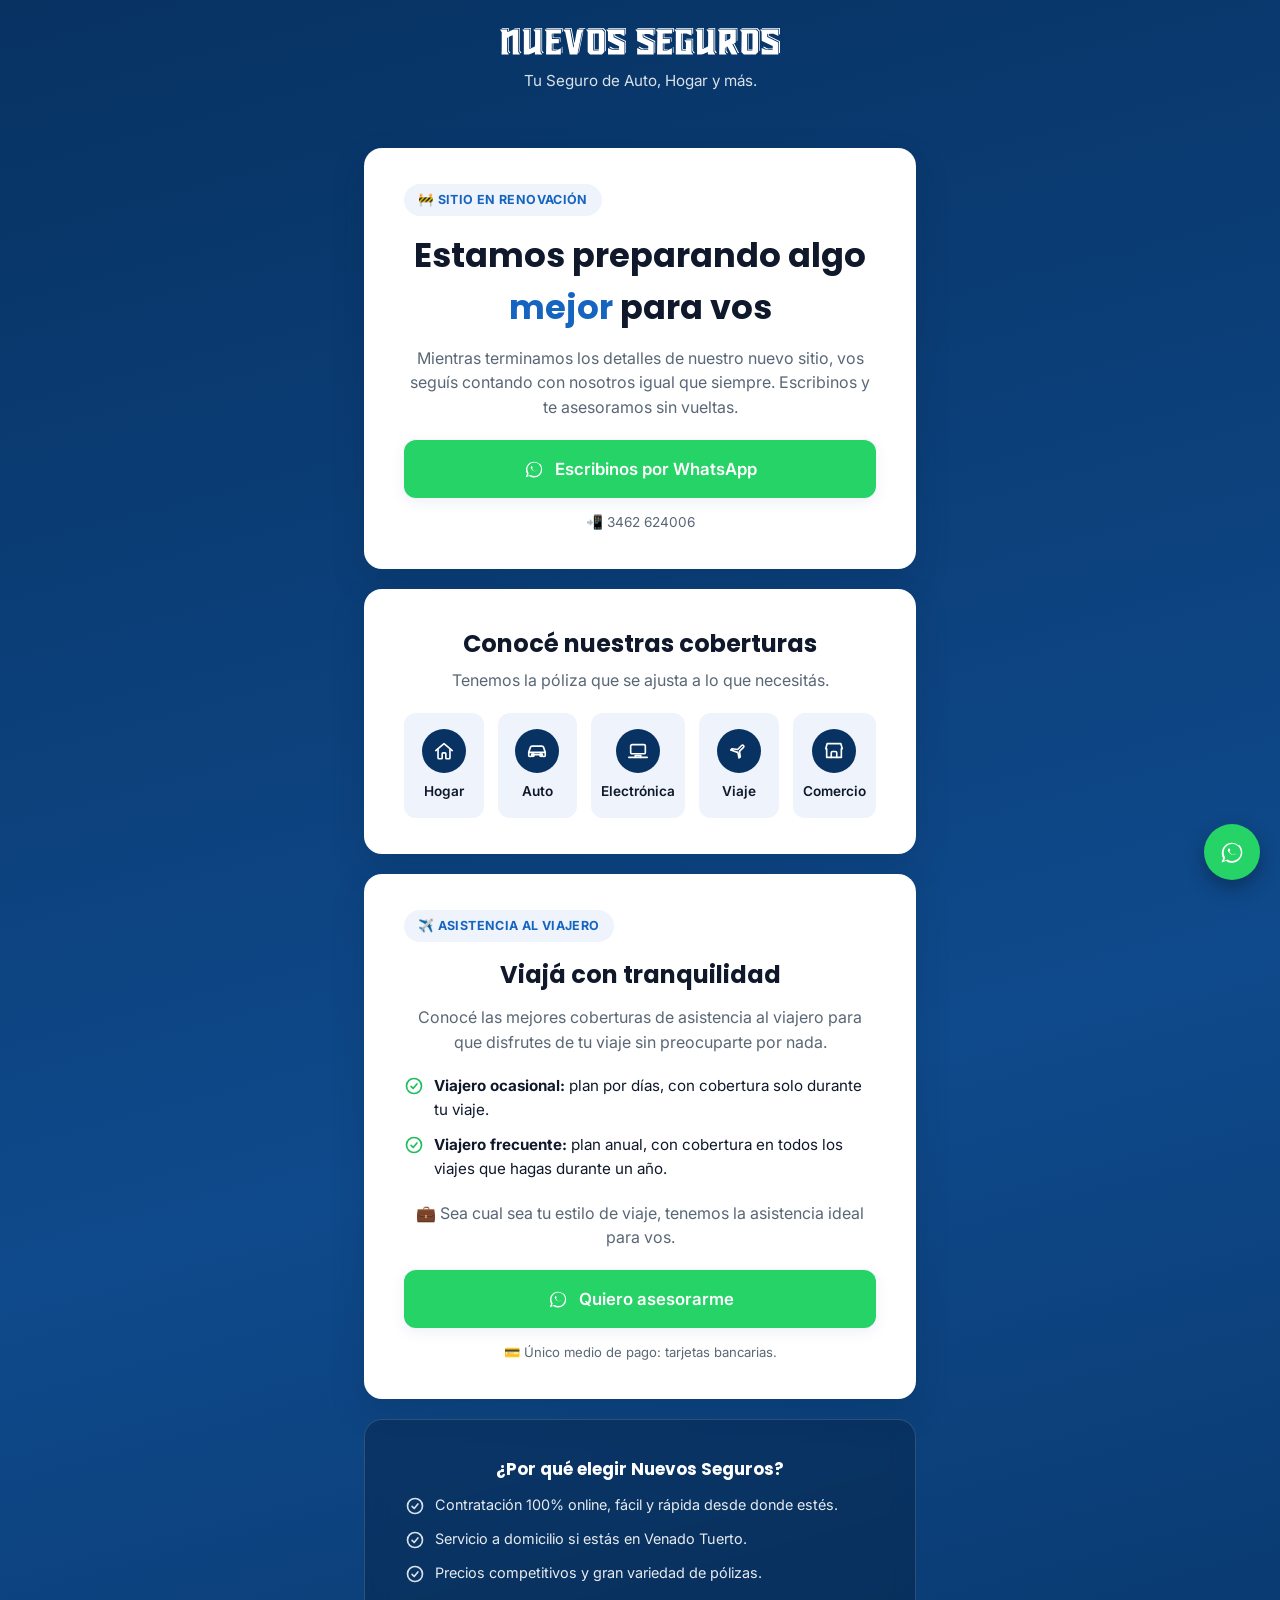
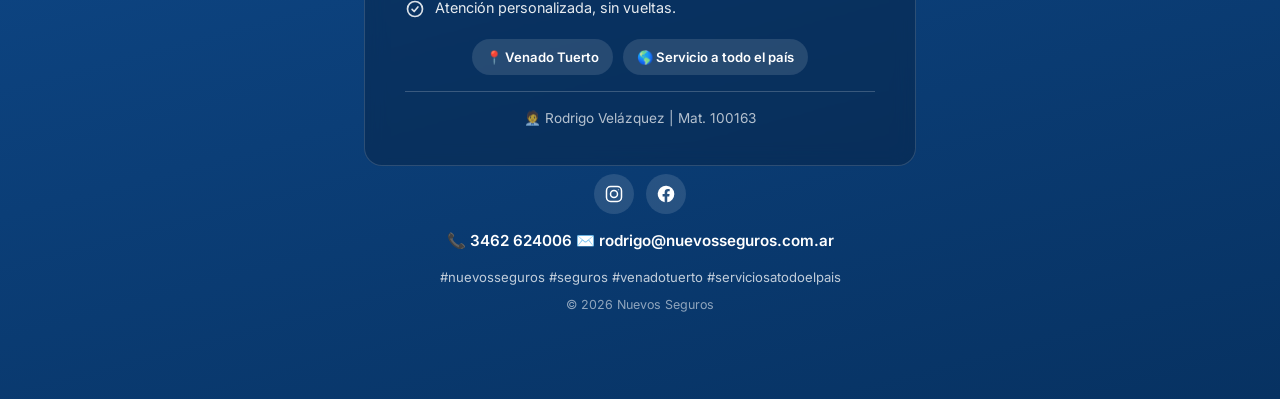
==== index.html @ 2fa759ed "feat: replace text logo with SVG and update UI styling and copy" ====
<!DOCTYPE html>
<html lang="es-AR">
<head>
  <meta charset="UTF-8" />
  <meta name="viewport" content="width=device-width, initial-scale=1.0" />
  <title>Nuevos Seguros | Sitio en construcción</title>
  <meta name="description" content="Nuevos Seguros - Seguros de auto, hogar, viaje, electrónica y comercio. Escribinos por WhatsApp y te asesoramos sin vueltas." />
  <link rel="preconnect" href="https://fonts.googleapis.com" />
  <link rel="preconnect" href="https://fonts.gstatic.com" crossorigin />
  <link href="https://fonts.googleapis.com/css2?family=Poppins:wght@600;700&family=Inter:wght@400;500;600;700&display=swap" rel="stylesheet" />
  <link rel="stylesheet" href="style.css" />
</head>
<body>
  <div class="container">

    <header class="page-header">
      <div class="logo" role="img" aria-label="Nuevos Seguros"><svg id="Layer_2" data-name="Layer 2" xmlns="http://www.w3.org/2000/svg" viewBox="0 0 1151.37 109.44" aria-hidden="true"><g id="Layer_1-2" data-name="Layer 1"><g><path d="M934.65,76.42c-5.08-3.38-3.22,14.91-3.11,16.99l6.56,9.49c-1.06.49-4.9.78-5.66-.3l-4.64-6.57-.17-15.78-1.3-.22c-.46-.08-1.46,1.52-1.45,2.08l.1,17.58,6.49,8.99-30.17.03.41-48.9.36-43.86c-2.71-3.14-4.71-5.29-7.24-9.72l74.8-.11-.03,53.42-6.77,3.03,20.23,39.79c-.62.56-2.73,1.19-3.55.9s-1.54-1.55-2.13-2.69l-17.19-33.55c-.43-.85-1.78-2.08-2.56-1.99-.91.11-1.97,2.28-1.54,3.14l20.6,40.53-24.48.03-15.78-30.57c-.28-.54-1.27-1.41-1.77-1.75ZM931.41,25.13l-.27,20.86c-.01.89,1,2.45,1.54,3.2l-4.89,1.75-.15-24.52c0-.61-1.28-1.72-1.64-1.5s-1.14,1.21-1.14,2.03l.22,27.48,21.71-10.1-1.02-2.21c-.18-.39,1.5-1.62,1.53-2.12.26-4.04.22-10.35-.07-14.81l-15.81-.07Z"/><path d="M1002.66,108.87l-10.16-10.04.25-8.34.68-45.46.27-28.21c-2.71-3.52-4.65-5.93-7.43-10.56l65.37-.12,9.61,9.74v83.88s-9.34,9.08-9.34,9.08l-49.24.04ZM1036.71,89.91l-17.33-.26-.05-65.25c0-1.27-1.83-2.09-2.28-1.72-.33.27-1.2,1.31-1.2,1.75l.07,67.99,21.14.14c.59,0,1.4-1.38,1.48-1.76s-1.22-.9-1.83-.91ZM1038.37,87.21l.04-64.48-16.21.18v62.12c-.01,1.27,2.57,2.4,3.73,2.38l12.44-.2Z"/><path d="M1144.46,59.69l.22,49.11h-68.48s-.14-26.96-.14-26.96c6.82,1.91,11.66,7.01,18.56,8.1,8.08,1.27,17.81.23,26.22.51.67.02.86-2.44.43-2.96l-23.83-.43c-2.19-.04-13.47-5.89-14.19-6.68-.59-.65-.25-3.25.19-3.89,22.21,9.73,11.81,8.33,38.2,8.07l-.12-10.29-45.49-21.5-.2-37.08-6.52-9.42,56.96-.26c3.05-.01,6.18-.45,9.15-.21,3.19.27,5.64.26,9.21.13v27.38c-22.14-10.08-12.38-9.27-38.59-9.05-.68,2.69-.76,5.78.44,7.84l44.85,22.04.06,48.72c-1.24.23-2.79.21-3.9-.11l-.11-45.99-43.94-21.53c-.65-2.58-.7-5.03-.56-8.05l-1.17-2.9c-.27-.68-2.79.81-2.78,1.62l.11,11.47,45.45,22.31Z"/><path d="M631.88,108.75l-67.87.07v-26.82c6.74,2.06,11.36,6.93,18.01,7.95,7.81,1.2,17.51.24,25.19.53.82.03,2.19-.8,2.5-1.24.39-.54-1.49-1.88-2.21-1.88-7.45-.02-15.04.16-22.46-.26-2.26-.13-13.2-5.7-14.1-6.75-.6-.7-.15-3.44.35-3.94,21.99,10.15,12.27,8.28,38.2,8.15.21-3.39.22-6.57-.02-10.02l-13.69-6.55-31.69-14.88-.49-36.91-6.79-9.96,74.9-.18-.07,26.93-18.1-8.66-19.91-.09-.04,7.69,44.55,21.91v48.14c0,.55-.93,1.34-1.27,1.51s-1.5-.97-1.5-1.5l-.1-44.9-45.25-22.44-.61-8.14-.09-1.78c-.02-.45-1.3-.52-1.71-.35s-.88,1.19-.88,1.68l.11,11.59,44.94,22.05.1,49.03Z"/><path d="M878.03,6.12l.03,91.21c2.01,3.84,4.3,6.99,7.15,11.29l-29.94.14-.44-9.85c-26.9,10.7-11.92,10.18-44.41,9.88l-.08-91.95-7.2-10.66,29.38-.02.16,80.14,22.43-10.71c-.62-1.75.74-3.89.74-5.36l.17-53.81-7.41-10.15,29.42-.17Z"/><path d="M764.72,60.33l-6.64-9.5,29.55-.19.05,48.98c2.58,2.96,4.28,4.67,6.84,9.08l-71.75.11.13-65.48.17-27.46-7.19-9.68,71.62-.05.19,24.72-18.18-7.64c-4.92-2.07-11.3-.13-16.98-.4l.03,64c4.62.52,7.96.54,12.08.27l.09-26.75ZM763.13,89.98l-13.73-.36-.06-66.2c0-.89-3.54-.66-3.54.22l.02,68.85,18.44.07.33-2.14c.04-.25-.92-.43-1.46-.45Z"/><path d="M698.81,63.02l-22.83.24-.28,21.2c-.01,1.06,1.92,2.83,3.09,2.84l14.32.07c-1.11.85-3.56,2.43-4.97,2.43h-15.06s-.13-25.46-.13-25.46c0-.85-1.85-1.56-2.28-1.15s-1.27,1.77-1.26,2.55l.23,26.66c23.78,1.24,17.42-.71,37.36-9.19l-.11,25.61h-60.7s.76-73.03.76-73.03l.42-19.14-7.39-10.38,68.01-.12-.2,16.6-31.92.08.04,16.13,29.52.18.03,16.1c0,.43-.39,1.56-.52,1.87-.19.46-2.07-.46-2.09-1.07l-.4-14.09-29.37-.3-.12-17.71c0-.64-1.21-1.39-1.62-1.33-.55.08-1.82,1.22-1.82,1.79l-.06,17.85c0,1.42,1.7,3.03,2.94,3.03l26.24-.03.18,17.82Z"/><path d="M1065.11,95.22V14.04s-10.58-11.27-10.58-11.27h-59.14c-1.21-.01-2.44-1.45-2.23-2.66l64.81-.04,9.91,10.14v81.87c0,1.53-.74,2.86-2.77,3.14Z"/><path d="M886.78,102.97c-1.44-1.57-3.43-4.55-4.9-6.77l-.06-93.34-23.69-.1c-1.12,0-2.89-1.7-2.58-2.65l29.34.05.03,91.85c1.85,3.91,4.62,7.32,7.04,10.81-.47.35-4.41.97-5.17.15Z"/><path d="M973.52,54.39l-.14-51.59-69.65-.04c-1.05,0-2.28-1.46-2.28-2.64l74.73-.03.08,51.51c-.15,1.43-.89,2.38-2.74,2.8Z"/><path d="M1147.53,24.54l-.31-21.73-68.91-.09c-.83,0-1.92-.65-2.23-.79-.27-.12.26-1.84,1.02-1.84,21.99,0,50.04,0,73.86,0l.37,26.17-2.5.48c-.52.1-1.29-1.55-1.3-2.21Z"/><path d="M836.07,82.3l-.04-79.39-23.35-.18c-1.24,0-2.43-1.1-2.84-2.6l28.99-.03.04,77.77c0,.87.85,2.77.39,3.33s-2.2,1.08-3.19,1.09Z"/><path d="M794.18,100.84c-2.7-3.29-3.68-6.26-3.5-10.3l.61-14.04c.43-9.93.29-19.19.18-29.43l-24.89-.12c-.79,0-1.91-1.95-1.28-2.47l29.02-.06.02,49.04,7.05,8.95c-2.61,2.16-5.22.84-7.2-1.57Z"/><path d="M790.78,21.22l-.2-18.43-65.45-.05c-.6,0-1.84-1-1.98-1.51s1.19-1.15,1.88-1.15l69.22.02.09,24.64c-2.14.44-3.54-1.51-3.56-3.52Z"/><path d="M635.44,25.72l-.2-22.91-69.24-.05c-.39,0-1.86-.26-1.9-.55-.05-.43-.05-.7-.03-2.1h74.02s.06,25.74.06,25.74c0,.92-2.71.61-2.71-.13Z"/><path d="M711.02,14.53l-.23-11.72-61.79-.06c-1.15,0-2.52-1.56-2.24-2.65l68.02.08-.02,15.02c0,.44-1.47,1.5-1.85,1.32-.51-.25-1.89-1.41-1.9-1.99Z"/><path d="M710.93,102.4l-.25-21.02-.11-3.17c-.02-.69,2.59-.7,2.83-.05l.04,24.29c0,.64-2.49.72-2.5-.05Z"/></g><g><path d="M419.61,108.85l-49.33-.04-9.76-9.93V15.81s-6.83-9.64-6.83-9.64l66.04-.04,9.41,10.23v82.86s-9.53,9.62-9.53,9.62ZM405.01,89.93l-17.75-.17-.09-66.34c0-.95-3.77-.84-3.77.17v68.87s21.85.22,21.85.22l1.04-.74c.23-.16-.86-2.01-1.28-2.01ZM406.39,87.01l-.03-64.21h-16.33s0,64.09,0,64.09c5.83.53,10.78.54,16.35.12Z"/><path d="M36,92.64l6.95,10.11c-.49.4-4.44,1.11-5.21.09l-4.73-6.31-.05-57.3c-1.66-.54-3.75,1.29-3.75,3.1l-.02,55.78,7.27,10.67-30.24.06c-.31-6.63.64-12.1.66-18.29l.2-73.26L0,6.39l29.04-.15.38,9.23c2.99,2.34,16.37-7.05,23.43-8.63,6.97-1.56,14.26-.12,22.01-.55l.02,91.25c1.77,3.84,4.38,6.89,7.25,11.2l-29.72.14-.14-79.57c-6.39,2.36-10.89,4.64-16.18,7.71l-.09,55.62Z"/><path d="M512.02,108.76l-67.93.06v-26.83c6.69,2.13,11.42,6.78,18,7.91,7.98,1.38,17.21.2,25.41.63.55.03,1.96-.85,2.29-1.29.4-.54-1.43-1.85-2.31-1.86l-21.78-.23c-2.44-.03-13.68-5.59-14.69-6.81-.59-.71-.16-3.41.32-3.89,22.26,10.02,11.69,8.26,38.08,8.14.43-3.25.49-6.66.05-10.01-5.65-3.03-11.23-5.43-16.94-8.13l-28.42-13.5-.53-37.58c-2.64-3.04-4.63-5.58-6.59-9.16l70.77-.11c1.13,0,4.2-.71,4.19.84l-.14,25.87c-23.38-9.97-10.98-8.48-38.07-8.58l-.07,7.67,44.57,21.93v48.05c0,.7-.97,1.48-1.31,1.63s-1.48-.97-1.48-1.6l-.12-44.89-45.15-22.3-.19-8.51c-.02-.71-1.12-1.96-1.68-2.04s-1.56,1.31-1.55,2.03l.19,11.39,44.93,22.11.11,49.07Z"/><path d="M97.95,16.06l-6.5-9.84,29.24-.11.15,80.25,22.5-10.77c-.17-2.9.68-5.75.69-8.52l.12-50.96-7.43-9.74,24.6-.42,5.2-.09.02,92.4,6.95,10.46-29.85.09-.3-10-21.37,9.26c-6.87,2.97-15.25.13-23.97.7l-.04-92.7Z"/><path d="M339.98,14.76c-4.11,2.84-4.73,7.59-5.54,12.53l-16.3,81.4-31.29.06-18.43-90.46-9.42-12.1,28.82-.03,13.46,72.55c.12.62.22,1.33.25,1.61-.07-.57,4.38,2.4,1.31-14.02l-11.84-63.38-22.68-.25c-.37,0-1.55-.58-1.87-.71s.43-1.83.95-1.83l26.34-.07c1.65,3.67,1.89,6.84,2.56,10.48l9.51,51.24c1.62-3.06,1.98-5.98,2.6-9.33l8.56-46.19h28.28s-5.7,8.79-5.7,8.79l3.12-1.54-18.15,90.32c-3.8-2.56-1.28-5.93-.68-8.93l14.62-72.94,1.53-7.22Z"/><path d="M219.64,63.19l-.28,21.24c-.01.91,1.63,2.8,2.59,2.81l14.17.07c-.81.8-3.04,2.49-4.23,2.49l-15.53-.08-.08-25.27c0-.76-1.49-1.77-1.85-1.49-.48.38-1.72,1.55-1.7,2.22l.29,10.41c.16,5.97-.97,11.25.35,16.97,23.81.61,16.32-.33,36.76-9.38l.03,25.6h-60.61s.48-52.06.48-52.06l.3-41.26c-2.96-3-4.96-5.24-7.04-9.24l67.85-.19.12,16.62-31.75.13-.03,16.12,29.07.17.07,16.06c0,.56-.38,1.63-.5,1.95-.18.48-2.11-.49-2.13-1.04l-.37-14.18-29.17-.26-.2-17.79c0-.58-1.39-1.38-1.81-1.26-3.07.87-1.61,10.78-1.35,14.8l.51,7.77,28.36.1.19,17.84-22.5.11Z"/><path d="M432.24,96.29l.23-5,.06-77.05c-3.14-4.22-6.51-7.74-10.62-11.45h-59.02c-1.18-.01-2.42-1.52-2.18-2.66l64.85-.05,10.32,10.35-.03,82.34c0,1.1-2.24,2.84-3.61,3.53Z"/><path d="M176.05,103.34c-1.72.11-4.98-5.67-5.82-7.7l-.11-92.74-23.97-.22c-.77,0-1.94-.99-2.21-1.44s1.23-1.21,1.84-1.2l27.43.14v92.52s6.98,10.14,6.98,10.14c-.84.15-2.89.42-4.14.5Z"/><path d="M83.2,102.82l-4.36-6.14-.05-93.62-23.36-.57C57.61.57,60.01-.03,62.67,0l18.9.24.02,92.49,7.06,9.97c-.65.61-4.72,1.17-5.45.13Z"/><path d="M124.62,81.76l-.03-78.79-24.36-.29c-.73,0-2.04-1.5-2.25-2.55l29.37-.04.05,78.57.11,2.18c.03.55-1.14.76-2.89.91Z"/><path d="M515.51,24.77l-.36-21.97-69.66-.05c-.58,0-2.01-1.22-1.78-1.52s1.22-1.15,1.74-1.15l72.65.04.2,25.37c0,.55-1.17,1.62-1.44,1.39-.38-.33-1.35-1.58-1.36-2.1Z"/><path d="M254.71,14.62l-.33-11.79-62.32-.09c-.97,0-2.34-1.56-2.29-2.63h68.12s.15,14.03.15,14.03c0,.67-.84,1.99-1.32,2.35s-2-1.13-2.02-1.86Z"/><path d="M36.93,11.58l-3.74,1.87-.39-10.54-24.16-.18c-.93,0-2.35-1.68-2.28-2.58l29.12-.06c1.62,4.17-.64,6.5,1.45,11.49Z"/><path d="M347.79,2.92l-24.78-.33c.47-1.47,1.76-2.53,2.96-2.53l25.99.07c-.32,2.61-2.09,2.82-4.17,2.79Z"/><path d="M253.93,101.28l.11-23.2c1.39-.42,1.72-.52,1.96-.57s.68,1.16.68,1.44l.07,22.48c0,.64-1.06,2.3-1.55,2.02s-1.28-1.38-1.27-2.17Z"/></g></g></svg></div>
      <p class="header-tagline">Tu Seguro de Auto, Hogar y más.</p>
    </header>

    <!-- Hero -->
    <section class="block">
      <span class="eyebrow">🚧 Sitio en renovación</span>
      <h1>Estamos preparando algo <span class="text-accent">mejor</span> para vos</h1>
      <p>
        Mientras terminamos los detalles de nuestro nuevo sitio, vos seguís contando
        con nosotros igual que siempre. Escribinos y te asesoramos sin vueltas.
      </p>
      <a
        class="btn btn-whatsapp"
        href="https://wa.me/5493462624006"
        target="_blank"
        rel="noopener noreferrer"
      >
        <svg class="btn-icon" viewBox="0 0 24 24" fill="currentColor" aria-hidden="true">
          <path d="M17.6 6.32A8.86 8.86 0 0 0 12.05 4a8.87 8.87 0 0 0-7.69 13.27L3 21l3.85-1.31a8.86 8.86 0 0 0 5.2 1.66h.01a8.86 8.86 0 0 0 8.84-8.87 8.8 8.8 0 0 0-2.3-6.16ZM12.06 19.7h-.01a7.36 7.36 0 0 1-3.75-1.03l-.27-.16-2.79.95.94-2.71-.18-.28a7.35 7.35 0 0 1-1.13-3.91 7.36 7.36 0 1 1 14.71.04 7.37 7.37 0 0 1-7.32 7.1Zm4.03-5.52c-.22-.11-1.3-.64-1.5-.72-.2-.07-.35-.11-.5.11-.15.22-.57.72-.7.87-.13.15-.26.16-.48.05-.22-.11-.94-.35-1.79-1.11-.66-.59-1.1-1.32-1.23-1.54-.13-.22-.01-.34.1-.45.1-.1.22-.26.33-.39.11-.13.15-.22.22-.37.07-.15.04-.28-.03-.39-.07-.11-.32-.78-.45-1.07-.12-.28-.24-.24-.34-.25h-.29c-.1 0-.27.04-.41.18-.15.15-.56.55-.56 1.34 0 .79.57 1.55.65 1.66.07.11 1.02 1.56 2.47 2.13 1.45.57 1.45.38 1.71.36.26-.02.84-.34.96-.67.12-.33.12-.61.08-.67-.04-.06-.14-.1-.34-.18Z"/>
        </svg>
        Escribinos por WhatsApp
      </a>
      <p style="margin: 14px 0 0; font-size: 0.85rem;">📲 3462 624006</p>
    </section>

    <!-- Coberturas -->
    <section class="block">
      <div class="section-title">
        <h2>Conocé nuestras coberturas</h2>
        <p>Tenemos la póliza que se ajusta a lo que necesitás.</p>
      </div>

      <div class="icon-grid">
        <div class="icon-card">
          <div class="icon-circle">
            <svg viewBox="0 0 24 24" fill="none" stroke="currentColor" stroke-width="1.8" stroke-linecap="round" stroke-linejoin="round"><path d="M3 11.5 12 4l9 7.5"/><path d="M5.5 10v9.5a1 1 0 0 0 1 1H9a1 1 0 0 0 1-1V15a1 1 0 0 1 1-1h2a1 1 0 0 1 1 1v4.5a1 1 0 0 0 1 1h2.5a1 1 0 0 0 1-1V10"/></svg>
          </div>
          <span class="icon-card-label">Hogar</span>
        </div>
        <div class="icon-card">
          <div class="icon-circle">
            <svg viewBox="0 0 24 24" fill="none" stroke="currentColor" stroke-width="1.8" stroke-linecap="round" stroke-linejoin="round"><path d="M3 13.5 4.8 8a2 2 0 0 1 1.9-1.4h10.6A2 2 0 0 1 19.2 8L21 13.5"/><path d="M3 13.5h18v3.5a1 1 0 0 1-1 1h-1.2a1 1 0 0 1-1-1V16H6.2v1a1 1 0 0 1-1 1H4a1 1 0 0 1-1-1Z"/><circle cx="7.5" cy="16.5" r="1.3"/><circle cx="16.5" cy="16.5" r="1.3"/></svg>
          </div>
          <span class="icon-card-label">Auto</span>
        </div>
        <div class="icon-card">
          <div class="icon-circle">
            <svg viewBox="0 0 24 24" fill="none" stroke="currentColor" stroke-width="1.8" stroke-linecap="round" stroke-linejoin="round"><rect x="4" y="5" width="16" height="10" rx="1.5"/><path d="M2 19h20"/><path d="M9 19v-2h6v2"/></svg>
          </div>
          <span class="icon-card-label">Electrónica</span>
        </div>
        <div class="icon-card">
          <div class="icon-circle">
            <svg viewBox="0 0 24 24" fill="none" stroke="currentColor" stroke-width="1.8" stroke-linecap="round" stroke-linejoin="round"><path d="M10.5 13.5 3 11l1.5-1.5 6 .9 4.4-4.4a1.4 1.4 0 0 1 2 2l-4.4 4.4.9 6L12 19.5l-1-5"/></svg>
          </div>
          <span class="icon-card-label">Viaje</span>
        </div>
        <div class="icon-card">
          <div class="icon-circle">
            <svg viewBox="0 0 24 24" fill="none" stroke="currentColor" stroke-width="1.8" stroke-linecap="round" stroke-linejoin="round"><path d="M3 9.5 4.5 4h15L21 9.5"/><path d="M4 9.5v9.5h16V9.5"/><path d="M9 19v-5a1.5 1.5 0 0 1 1.5-1.5h3A1.5 1.5 0 0 1 15 14v5"/></svg>
          </div>
          <span class="icon-card-label">Comercio</span>
        </div>
      </div>
    </section>

    <!-- Asistencia al viajero -->
    <section class="block">
      <span class="eyebrow">✈️ Asistencia al viajero</span>
      <h2>Viajá con tranquilidad</h2>
      <p>
        Conocé las mejores coberturas de asistencia al viajero para que disfrutes
        de tu viaje sin preocuparte por nada.
      </p>

      <ul class="bullet-list">
        <li class="bullet-item">
          <svg class="check-icon" viewBox="0 0 24 24" fill="none" stroke="currentColor" stroke-width="2" stroke-linecap="round" stroke-linejoin="round"><circle cx="12" cy="12" r="9"/><path d="M8.5 12.5 11 15l4.5-5.5"/></svg>
          <span><strong>Viajero ocasional:</strong> plan por días, con cobertura solo durante tu viaje.</span>
        </li>
        <li class="bullet-item">
          <svg class="check-icon" viewBox="0 0 24 24" fill="none" stroke="currentColor" stroke-width="2" stroke-linecap="round" stroke-linejoin="round"><circle cx="12" cy="12" r="9"/><path d="M8.5 12.5 11 15l4.5-5.5"/></svg>
          <span><strong>Viajero frecuente:</strong> plan anual, con cobertura en todos los viajes que hagas durante un año.</span>
        </li>
      </ul>

      <p>💼 Sea cual sea tu estilo de viaje, tenemos la asistencia ideal para vos.</p>

      <a
        class="btn btn-whatsapp"
        href="https://wa.me/5493462624006?text=Hola%2C%20quiero%20conocer%20las%20coberturas%20de%20asistencia%20al%20viajero"
        target="_blank"
        rel="noopener noreferrer"
      >
        <svg class="btn-icon" viewBox="0 0 24 24" fill="currentColor" aria-hidden="true">
          <path d="M17.6 6.32A8.86 8.86 0 0 0 12.05 4a8.87 8.87 0 0 0-7.69 13.27L3 21l3.85-1.31a8.86 8.86 0 0 0 5.2 1.66h.01a8.86 8.86 0 0 0 8.84-8.87 8.8 8.8 0 0 0-2.3-6.16ZM12.06 19.7h-.01a7.36 7.36 0 0 1-3.75-1.03l-.27-.16-2.79.95.94-2.71-.18-.28a7.35 7.35 0 0 1-1.13-3.91 7.36 7.36 0 1 1 14.71.04 7.37 7.37 0 0 1-7.32 7.1Zm4.03-5.52c-.22-.11-1.3-.64-1.5-.72-.2-.07-.35-.11-.5.11-.15.22-.57.72-.7.87-.13.15-.26.16-.48.05-.22-.11-.94-.35-1.79-1.11-.66-.59-1.1-1.32-1.23-1.54-.13-.22-.01-.34.1-.45.1-.1.22-.26.33-.39.11-.13.15-.22.22-.37.07-.15.04-.28-.03-.39-.07-.11-.32-.78-.45-1.07-.12-.28-.24-.24-.34-.25h-.29c-.1 0-.27.04-.41.18-.15.15-.56.55-.56 1.34 0 .79.57 1.55.65 1.66.07.11 1.02 1.56 2.47 2.13 1.45.57 1.45.38 1.71.36.26-.02.84-.34.96-.67.12-.33.12-.61.08-.67-.04-.06-.14-.1-.34-.18Z"/>
        </svg>
        Quiero asesorarme
      </a>
      <p style="margin: 14px 0 0; font-size: 0.82rem;">💳 Único medio de pago: tarjetas bancarias.</p>
    </section>

    <!-- Por qué elegirnos -->
    <section class="block block-muted">
      <h2>¿Por qué elegir Nuevos Seguros?</h2>

      <ul class="bullet-list">
        <li class="bullet-item">
          <svg class="check-icon" viewBox="0 0 24 24" fill="none" stroke="currentColor" stroke-width="2" stroke-linecap="round" stroke-linejoin="round"><circle cx="12" cy="12" r="9"/><path d="M8.5 12.5 11 15l4.5-5.5"/></svg>
          <span>Contratación 100% online, fácil y rápida desde donde estés.</span>
        </li>
        <li class="bullet-item">
          <svg class="check-icon" viewBox="0 0 24 24" fill="none" stroke="currentColor" stroke-width="2" stroke-linecap="round" stroke-linejoin="round"><circle cx="12" cy="12" r="9"/><path d="M8.5 12.5 11 15l4.5-5.5"/></svg>
          <span>Servicio a domicilio si estás en Venado Tuerto.</span>
        </li>
        <li class="bullet-item">
          <svg class="check-icon" viewBox="0 0 24 24" fill="none" stroke="currentColor" stroke-width="2" stroke-linecap="round" stroke-linejoin="round"><circle cx="12" cy="12" r="9"/><path d="M8.5 12.5 11 15l4.5-5.5"/></svg>
          <span>Precios competitivos y gran variedad de pólizas.</span>
        </li>
        <li class="bullet-item">
          <svg class="check-icon" viewBox="0 0 24 24" fill="none" stroke="currentColor" stroke-width="2" stroke-linecap="round" stroke-linejoin="round"><circle cx="12" cy="12" r="9"/><path d="M8.5 12.5 11 15l4.5-5.5"/></svg>
          <span>Atención personalizada, sin vueltas.</span>
        </li>
      </ul>

      <div class="chip-row">
        <span class="chip">📍 Venado Tuerto</span>
        <span class="chip">🌎 Servicio a todo el país</span>
      </div>

      <div class="trust-badge">
        🧑‍💼 Rodrigo Velázquez | Mat. 100163
      </div>
    </section>

    <footer class="footer">
      <div class="social-row">
        <a class="social-link" href="https://www.instagram.com/nuevosseguros.ar" target="_blank" rel="noopener noreferrer" aria-label="Instagram">
          <svg viewBox="0 0 24 24" fill="none" stroke="currentColor" stroke-width="1.8" stroke-linecap="round" stroke-linejoin="round"><rect x="3" y="3" width="18" height="18" rx="5"/><circle cx="12" cy="12" r="4.2"/><circle cx="17.2" cy="6.8" r="0.6" fill="currentColor" stroke="none"/></svg>
        </a>
        <a class="social-link" href="https://www.facebook.com/nuevosseguros" target="_blank" rel="noopener noreferrer" aria-label="Facebook">
          <svg viewBox="0 0 24 24" fill="currentColor" aria-hidden="true"><path d="M22 12a10 10 0 1 0-11.6 9.9v-7H7.9V12h2.5V9.8c0-2.5 1.5-3.9 3.8-3.9 1.1 0 2.2.2 2.2.2v2.5h-1.3c-1.2 0-1.6.8-1.6 1.6V12h2.8l-.4 2.9h-2.4v7A10 10 0 0 0 22 12Z"/></svg>
        </a>
      </div>
      <a class="footer-phone" href="tel:+5493462624006">📞 3462 624006</a>
      <a class="footer-phone" href="mailto:rodrigo@nuevosseguros.com.ar">✉️ rodrigo@nuevosseguros.com.ar</a>
      <p class="footer-hashtags">#nuevosseguros #seguros #venadotuerto #serviciosatodoelpais</p>
      <p class="footer-copy">© 2026 Nuevos Seguros</p>
    </footer>

  </div>

  <a
    class="floating-whatsapp"
    href="https://wa.me/5493462624006"
    target="_blank"
    rel="noopener noreferrer"
    aria-label="Escribinos por WhatsApp"
  >
    <svg viewBox="0 0 24 24" fill="currentColor" aria-hidden="true">
      <path d="M17.6 6.32A8.86 8.86 0 0 0 12.05 4a8.87 8.87 0 0 0-7.69 13.27L3 21l3.85-1.31a8.86 8.86 0 0 0 5.2 1.66h.01a8.86 8.86 0 0 0 8.84-8.87 8.8 8.8 0 0 0-2.3-6.16ZM12.06 19.7h-.01a7.36 7.36 0 0 1-3.75-1.03l-.27-.16-2.79.95.94-2.71-.18-.28a7.35 7.35 0 0 1-1.13-3.91 7.36 7.36 0 1 1 14.71.04 7.37 7.37 0 0 1-7.32 7.1Zm4.03-5.52c-.22-.11-1.3-.64-1.5-.72-.2-.07-.35-.11-.5.11-.15.22-.57.72-.7.87-.13.15-.26.16-.48.05-.22-.11-.94-.35-1.79-1.11-.66-.59-1.1-1.32-1.23-1.54-.13-.22-.01-.34.1-.45.1-.1.22-.26.33-.39.11-.13.15-.22.22-.37.07-.15.04-.28-.03-.39-.07-.11-.32-.78-.45-1.07-.12-.28-.24-.24-.34-.25h-.29c-.1 0-.27.04-.41.18-.15.15-.56.55-.56 1.34 0 .79.57 1.55.65 1.66.07.11 1.02 1.56 2.47 2.13 1.45.57 1.45.38 1.71.36.26-.02.84-.34.96-.67.12-.33.12-.61.08-.67-.04-.06-.14-.1-.34-.18Z"/>
    </svg>
  </a>

</body>
</html>
---- style.css ----
/* ===========================
   Nuevos Seguros - Estilos base
   Mobile-first
=========================== */

:root {
  --color-navy: #073262;
  --color-navy-dark: #051f3d;
  --color-navy-light: #0f4a8c;
  --color-blue-accent: #1565c0;
  --color-ink: #10182b;
  --color-text-light: #5a6776;
  --color-white: #ffffff;
  --color-bg-soft: #eef3fc;
  --color-border: #e1e6eb;
  --color-accent: #25d366; /* verde whatsapp */
  --color-accent-dark: #1ebe5b;
  --radius: 18px;
  --radius-sm: 12px;
  --shadow: 0 14px 34px rgba(5, 31, 61, 0.18);
  --shadow-sm: 0 4px 14px rgba(11, 61, 145, 0.08);
  --max-width: 600px;
}

* {
  box-sizing: border-box;
}

html, body {
  margin: 0;
  padding: 0;
}

body {
  font-family: "Inter", "Segoe UI", Roboto, "Helvetica Neue", Arial, sans-serif;
  background-color: var(--color-navy);
  background-image: linear-gradient(165deg, var(--color-navy) 0%, var(--color-navy-light) 55%, var(--color-navy) 100%);
  color: var(--color-ink);
  line-height: 1.55;
  min-height: 100vh;
  display: flex;
  flex-direction: column;
  align-items: center;
}

h1, h2, h3 {
  font-family: "Poppins", "Inter", "Segoe UI", sans-serif;
}

.container {
  width: 100%;
  max-width: var(--max-width);
  padding: 0 16px 48px;
  margin: 0 auto;
  display: flex;
  flex-direction: column;
  align-items: center;
}

/* ===========================
   Header (sobre fondo azul)
=========================== */

.page-header {
  width: 100%;
  display: flex;
  flex-direction: column;
  align-items: center;
  padding: 28px 0 36px;
  text-align: center;
}

.logo {
  width: 230px;
}

.logo svg {
  display: block;
  width: 100%;
  height: auto;
}

.logo svg path {
  fill: var(--color-white);
}

.header-tagline {
  margin-top: 14px;
  color: rgba(255, 255, 255, 0.85);
  font-size: 0.95rem;
  text-align: center;
  max-width: 320px;
}

/* ===========================
   Bloques blancos
=========================== */

.block {
  width: 100%;
  background-color: var(--color-white);
  border-radius: var(--radius);
  padding: 28px 22px;
  margin-bottom: 20px;
  box-shadow: var(--shadow);
}

.block:last-of-type {
  margin-bottom: 0;
}

.block-muted {
  background-color: rgba(5, 31, 61, 0.4);
  -webkit-backdrop-filter: blur(10px);
  backdrop-filter: blur(10px);
  box-shadow: none;
  border: 1px solid rgba(255, 255, 255, 0.15);
}

.block-muted h2 {
  font-size: 1.05rem;
  color: var(--color-white);
}

.block-muted p {
  font-size: 0.9rem;
  color: rgba(255, 255, 255, 0.7);
}

.block-muted .bullet-item {
  font-size: 0.9rem;
  color: rgba(255, 255, 255, 0.9);
}

.block-muted .bullet-item .check-icon {
  color: rgba(255, 255, 255, 0.85);
}

.block-muted .chip {
  background-color: rgba(255, 255, 255, 0.12);
  color: var(--color-white);
}

.block-muted .trust-badge {
  color: rgba(255, 255, 255, 0.7);
  border-top-color: rgba(255, 255, 255, 0.2);
}

.eyebrow {
  display: inline-flex;
  align-items: center;
  gap: 6px;
  background-color: var(--color-bg-soft);
  color: var(--color-blue-accent);
  font-size: 0.78rem;
  font-weight: 700;
  letter-spacing: 0.03em;
  text-transform: uppercase;
  padding: 6px 14px;
  border-radius: 999px;
  margin-bottom: 14px;
}

/* Tipografía */
h1 {
  font-size: 1.55rem;
  font-weight: 700;
  text-align: center;
  margin: 0 0 12px;
  color: var(--color-ink);
}

h2 {
  font-size: 1.25rem;
  font-weight: 700;
  text-align: center;
  margin: 0 0 12px;
  color: var(--color-ink);
}

h3 {
  font-size: 1.02rem;
  font-weight: 700;
  margin: 0 0 8px;
  color: var(--color-navy);
}

p {
  text-align: center;
  color: var(--color-text-light);
  margin: 0 0 20px;
  font-size: 1rem;
}

.text-accent {
  color: var(--color-blue-accent);
}

.section-title {
  text-align: center;
  margin-bottom: 20px;
}

.section-title h2 {
  margin-bottom: 6px;
}

.section-title p {
  margin-bottom: 0;
}

hr.divider {
  width: 100%;
  border: none;
  border-top: 1px solid var(--color-border);
  margin: 22px 0;
}

/* ===========================
   Botones
=========================== */

.btn {
  display: inline-flex;
  align-items: center;
  justify-content: center;
  gap: 10px;
  width: 100%;
  padding: 16px 20px;
  font-size: 1.05rem;
  font-weight: 600;
  border-radius: var(--radius-sm);
  border: none;
  cursor: pointer;
  text-decoration: none;
  transition: transform 0.15s ease, box-shadow 0.15s ease, background-color 0.15s ease;
  box-shadow: var(--shadow-sm);
}

.btn:active {
  transform: scale(0.98);
}

.btn-whatsapp {
  background-color: var(--color-accent);
  color: var(--color-white);
}

.btn-whatsapp:hover {
  background-color: var(--color-accent-dark);
}

.btn-primary {
  background-color: var(--color-navy);
  color: var(--color-white);
}

.btn-primary:hover {
  background-color: var(--color-navy-dark);
}

.btn-secondary {
  background-color: var(--color-white);
  color: var(--color-navy);
  border: 2px solid var(--color-navy);
}

.btn-secondary:hover {
  background-color: var(--color-bg-soft);
}

.btn-icon {
  width: 22px;
  height: 22px;
  flex-shrink: 0;
}

.btn-row {
  display: flex;
  flex-direction: column;
  gap: 12px;
  width: 100%;
}

/* Botón flotante de WhatsApp */
.floating-whatsapp {
  position: fixed;
  bottom: 20px;
  right: 20px;
  width: 56px;
  height: 56px;
  border-radius: 50%;
  background-color: var(--color-accent);
  display: flex;
  align-items: center;
  justify-content: center;
  box-shadow: 0 8px 20px rgba(0, 0, 0, 0.3);
  z-index: 50;
  transition: transform 0.15s ease;
}

.floating-whatsapp:hover {
  transform: scale(1.06);
}

.floating-whatsapp svg {
  width: 28px;
  height: 28px;
  color: var(--color-white);
}

/* ===========================
   Grilla de iconos (coberturas)
=========================== */

.icon-grid {
  display: grid;
  grid-template-columns: repeat(2, 1fr);
  gap: 14px;
  width: 100%;
}

.icon-card {
  display: flex;
  flex-direction: column;
  align-items: center;
  text-align: center;
  gap: 8px;
  padding: 16px 10px;
  background-color: var(--color-bg-soft);
  border-radius: var(--radius-sm);
}

.icon-circle {
  width: 44px;
  height: 44px;
  border-radius: 50%;
  background-color: var(--color-navy);
  display: flex;
  align-items: center;
  justify-content: center;
}

.icon-circle svg {
  width: 22px;
  height: 22px;
  color: var(--color-white);
}

.icon-card-label {
  font-size: 0.85rem;
  font-weight: 600;
  color: var(--color-ink);
}

/* ===========================
   Listas con check
=========================== */

.bullet-list {
  list-style: none;
  margin: 0 0 20px;
  padding: 0;
  width: 100%;
  display: flex;
  flex-direction: column;
  gap: 12px;
}

.bullet-item {
  display: flex;
  align-items: flex-start;
  gap: 10px;
  text-align: left;
  font-size: 0.95rem;
  color: var(--color-ink);
}

.bullet-item .check-icon {
  width: 20px;
  height: 20px;
  flex-shrink: 0;
  color: var(--color-accent-dark);
  margin-top: 2px;
}

/* ===========================
   Chips informativos
=========================== */

.chip-row {
  display: flex;
  flex-wrap: wrap;
  gap: 10px;
  justify-content: center;
  width: 100%;
  margin-bottom: 16px;
}

.chip {
  display: inline-flex;
  align-items: center;
  gap: 6px;
  background-color: var(--color-bg-soft);
  color: var(--color-navy);
  font-size: 0.82rem;
  font-weight: 600;
  padding: 8px 14px;
  border-radius: 999px;
}

.trust-badge {
  width: 100%;
  text-align: center;
  font-size: 0.85rem;
  color: var(--color-text-light);
  border-top: 1px solid var(--color-border);
  padding-top: 16px;
  margin-top: 6px;
}

.trust-badge strong {
  color: var(--color-ink);
}

/* ===========================
   Tarjetas de selección
=========================== */

.card-options {
  display: flex;
  flex-direction: column;
  gap: 14px;
  width: 100%;
  margin-top: 4px;
}

.card-option {
  display: flex;
  align-items: center;
  gap: 14px;
  width: 100%;
  background-color: var(--color-white);
  border: 2px solid var(--color-border);
  border-radius: var(--radius-sm);
  padding: 18px;
  cursor: pointer;
  text-align: left;
  transition: border-color 0.15s ease, transform 0.15s ease, background-color 0.15s ease;
  font-family: inherit;
}

.card-option:hover,
.card-option:focus {
  border-color: var(--color-navy);
  transform: translateY(-2px);
}

.card-option.selected {
  border-color: var(--color-navy);
  background-color: var(--color-bg-soft);
}

.card-option-icon {
  width: 44px;
  height: 44px;
  border-radius: 50%;
  background-color: var(--color-navy);
  display: flex;
  align-items: center;
  justify-content: center;
  flex-shrink: 0;
}

.card-option-icon svg {
  width: 22px;
  height: 22px;
  color: var(--color-white);
}

.card-option-text {
  flex: 1;
}

.card-option-title {
  font-weight: 700;
  font-size: 1.02rem;
  color: var(--color-ink);
  margin-bottom: 4px;
}

.card-option-desc {
  font-size: 0.88rem;
  color: var(--color-text-light);
  text-align: left;
  margin: 0;
}

/* Secciones dinámicas */
.panel {
  width: 100%;
}

.hidden {
  display: none !important;
}

/* ===========================
   Formulario
=========================== */

.form-group {
  width: 100%;
  margin-bottom: 16px;
  text-align: left;
}

.form-group label {
  display: block;
  font-size: 0.9rem;
  font-weight: 600;
  margin-bottom: 6px;
  color: var(--color-ink);
}

.form-group input,
.form-group select,
.form-group textarea {
  width: 100%;
  padding: 14px;
  font-size: 1rem;
  border: 1.5px solid var(--color-border);
  border-radius: 10px;
  background-color: var(--color-white);
  font-family: inherit;
  color: var(--color-ink);
}

.form-group input:focus,
.form-group select:focus,
.form-group textarea:focus {
  outline: none;
  border-color: var(--color-navy);
}

.form-group textarea {
  resize: vertical;
  min-height: 90px;
}

form {
  width: 100%;
  display: flex;
  flex-direction: column;
  align-items: center;
}

/* Mensaje de éxito */
.success-message {
  width: 100%;
  background-color: #e7f7ee;
  border: 1.5px solid var(--color-accent);
  border-radius: var(--radius-sm);
  padding: 24px 20px;
  text-align: center;
}

.success-message p {
  color: var(--color-ink);
  margin-bottom: 0;
}

.error-message {
  width: 100%;
  background-color: #fdecea;
  border: 1.5px solid #e0392b;
  border-radius: var(--radius-sm);
  padding: 16px;
  text-align: center;
  margin-bottom: 16px;
  color: #b71c1c;
  font-size: 0.92rem;
}

/* Botón volver */
.btn-back {
  background: none;
  border: none;
  color: var(--color-blue-accent);
  font-size: 0.95rem;
  font-weight: 600;
  cursor: pointer;
  margin-bottom: 16px;
  align-self: flex-start;
  padding: 4px 0;
}

.btn-back::before {
  content: "← ";
}

/* ===========================
   Footer
=========================== */

.footer {
  margin-top: 8px;
  text-align: center;
  width: 100%;
}

.social-row {
  display: flex;
  justify-content: center;
  gap: 12px;
  margin-bottom: 14px;
}

.social-link {
  display: flex;
  align-items: center;
  justify-content: center;
  width: 40px;
  height: 40px;
  border-radius: 50%;
  background-color: rgba(255, 255, 255, 0.12);
  color: var(--color-white);
  transition: background-color 0.15s ease, transform 0.15s ease;
}

.social-link:hover {
  background-color: rgba(255, 255, 255, 0.22);
  transform: translateY(-2px);
}

.social-link svg {
  width: 20px;
  height: 20px;
}

.footer-phone {
  display: inline-block;
  color: var(--color-white);
  font-weight: 600;
  font-size: 0.95rem;
  text-decoration: none;
  margin-bottom: 14px;
}

.footer-phone:hover {
  text-decoration: underline;
}

.footer-hashtags {
  color: rgba(255, 255, 255, 0.75);
  font-size: 0.82rem;
  margin-bottom: 8px;
}

.footer-copy {
  color: rgba(255, 255, 255, 0.55);
  font-size: 0.78rem;
}

/* Tablet / desktop: un poco más de aire, sin perder el enfoque mobile */
@media (min-width: 600px) {
  .container {
    padding: 0 24px 64px;
  }

  .block {
    padding: 36px 40px;
  }

  h1 {
    font-size: 2.1rem;
  }

  h2 {
    font-size: 1.5rem;
  }

  .logo {
    width: 280px;
  }

  .icon-grid {
    grid-template-columns: repeat(5, 1fr);
  }

  .btn-row {
    flex-direction: row;
  }
}
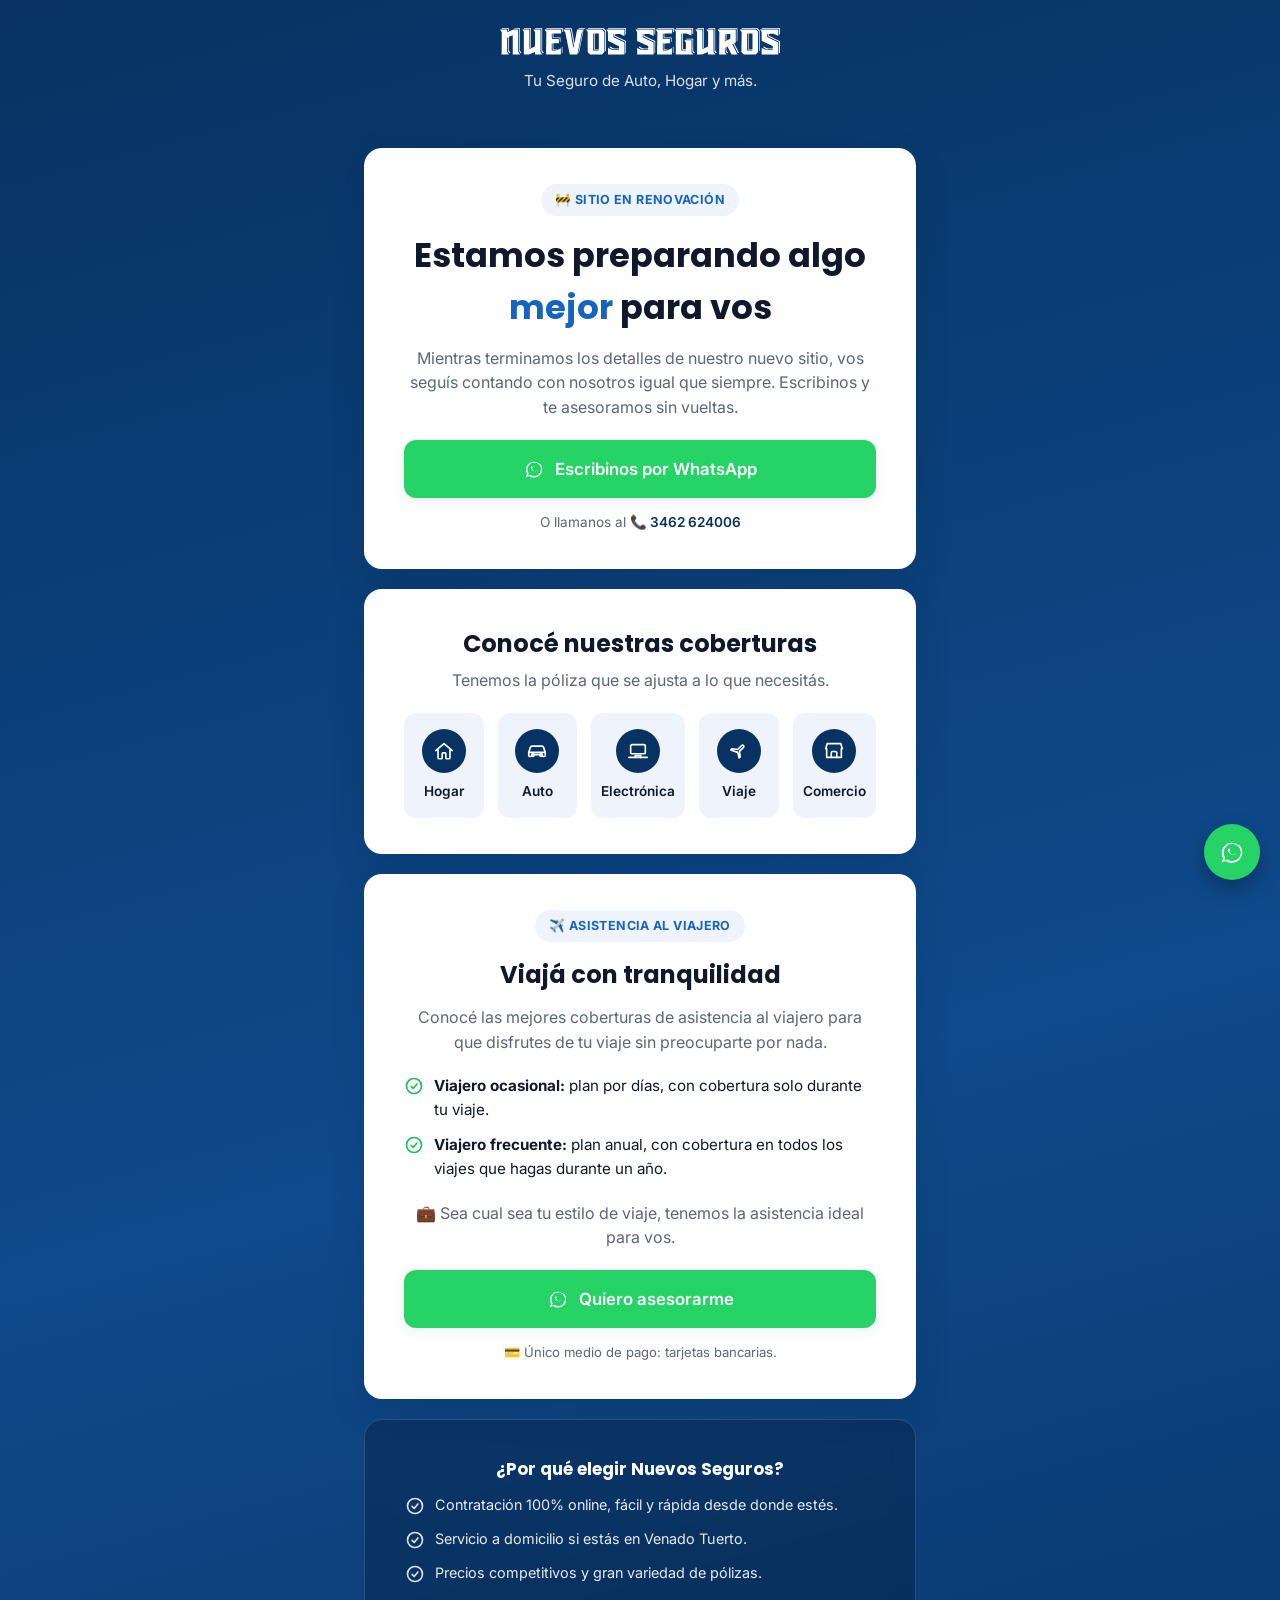
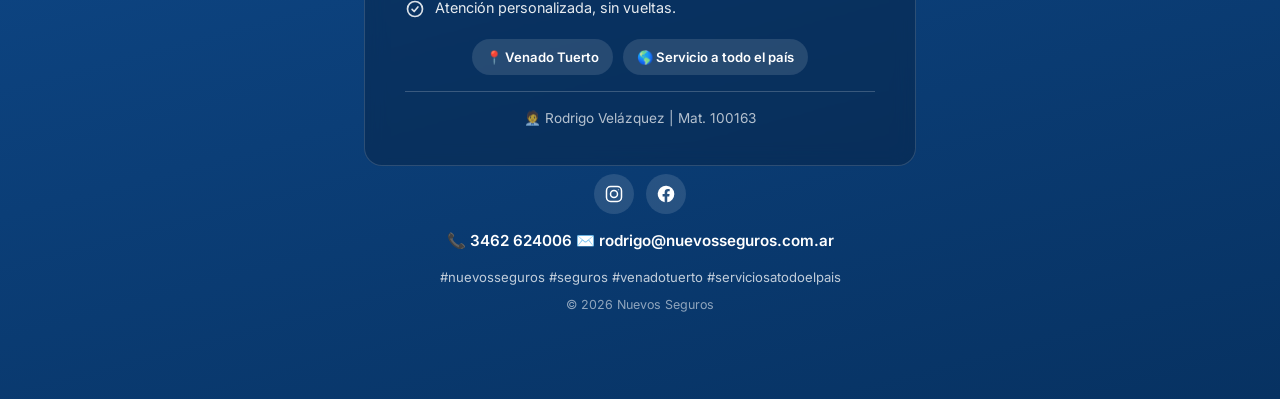
==== commit c785f5ca: "feat: add form validation and required field indicators to contact form with updated webhook integra" ====
--- a/index.html
+++ b/index.html
@@ -37,7 +37,7 @@
         </svg>
         Escribinos por WhatsApp
       </a>
-      <p style="margin: 14px 0 0; font-size: 0.85rem;">📲 3462 624006</p>
+      <p style="margin: 14px 0 0; font-size: 0.85rem;">O llamanos al <a href="tel:+5493462624006" style="color: var(--color-navy); font-weight: 600; text-decoration: none;">📞 3462 624006</a></p>
     </section>
 
     <!-- Coberturas -->
--- a/style.css
+++ b/style.css
@@ -103,6 +103,7 @@
   padding: 28px 22px;
   margin-bottom: 20px;
   box-shadow: var(--shadow);
+  text-align: center;
 }
 
 .block:last-of-type {
@@ -521,6 +522,18 @@
   font-weight: 600;
   margin-bottom: 6px;
   color: var(--color-ink);
+}
+
+.required-mark {
+  color: #e0392b;
+}
+
+.form-required-note {
+  width: 100%;
+  text-align: left;
+  font-size: 0.8rem;
+  color: var(--color-text-light);
+  margin: -8px 0 16px;
 }
 
 .form-group input,
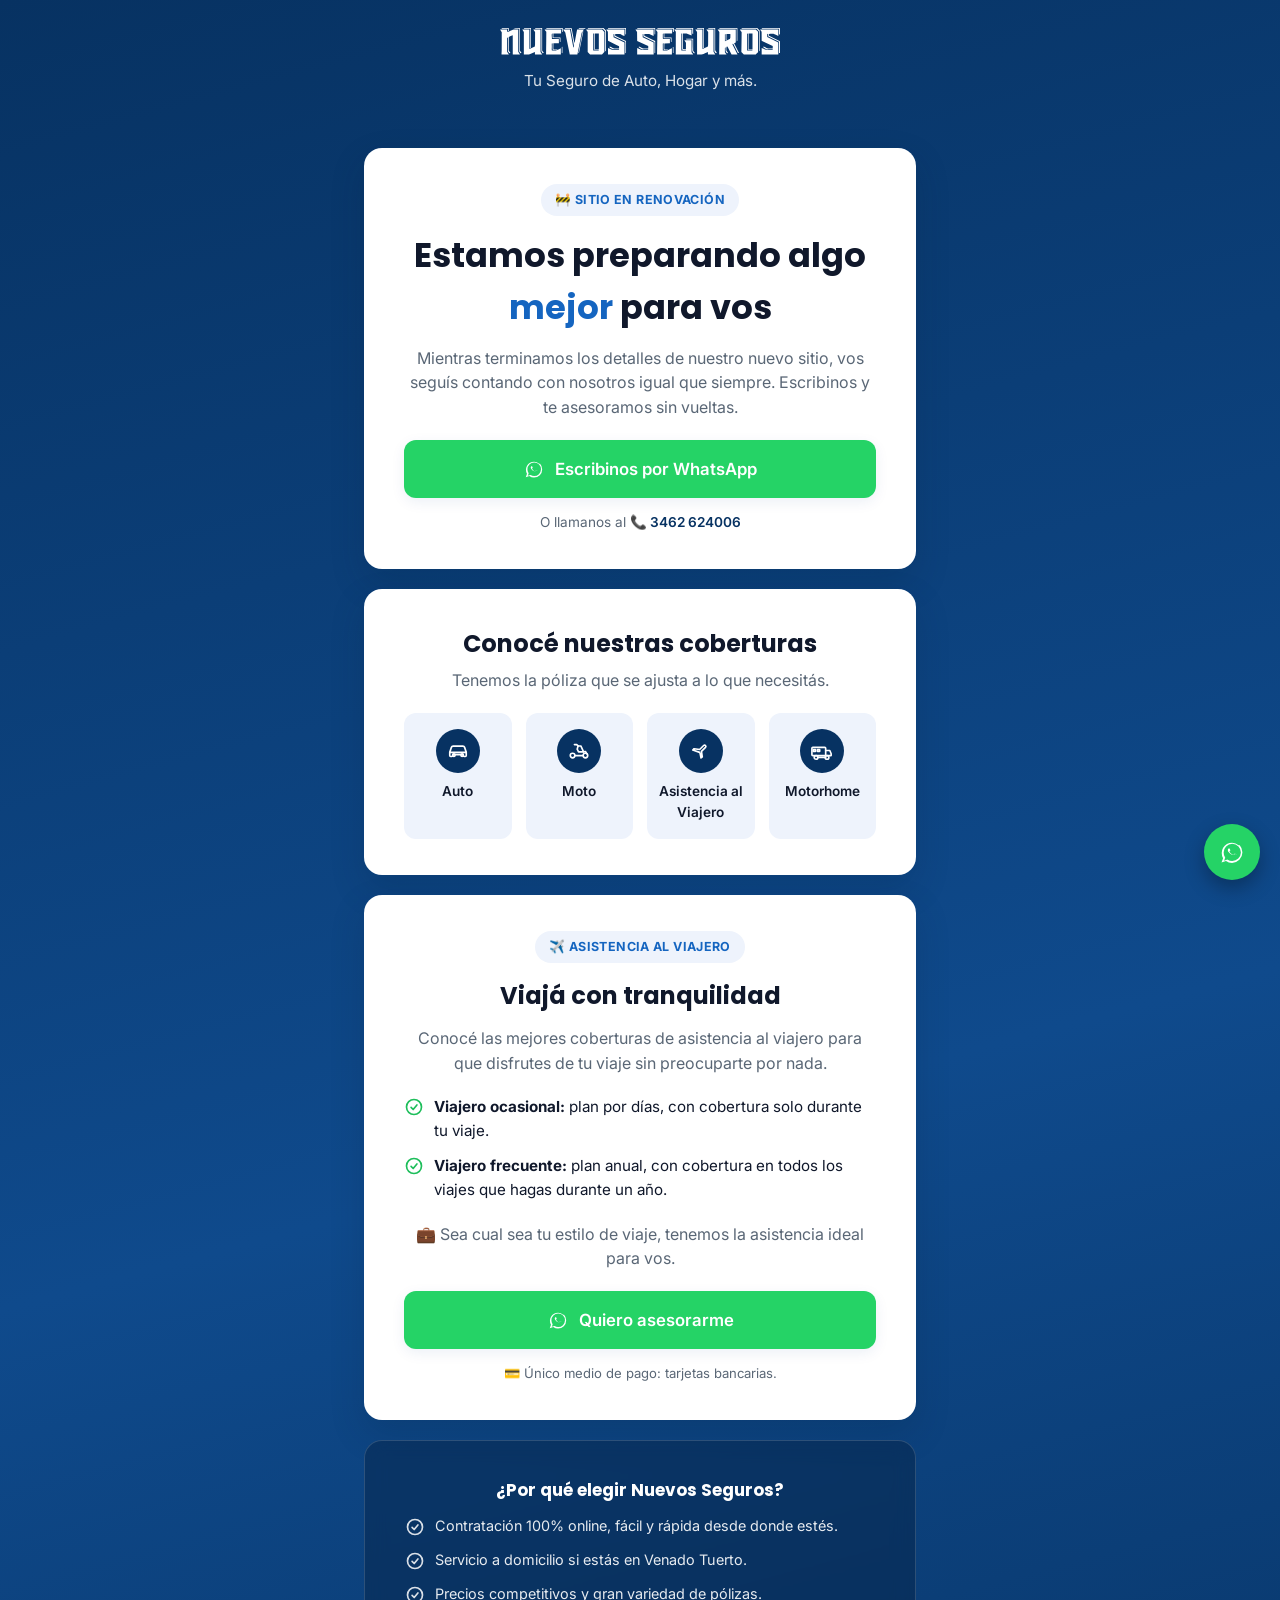
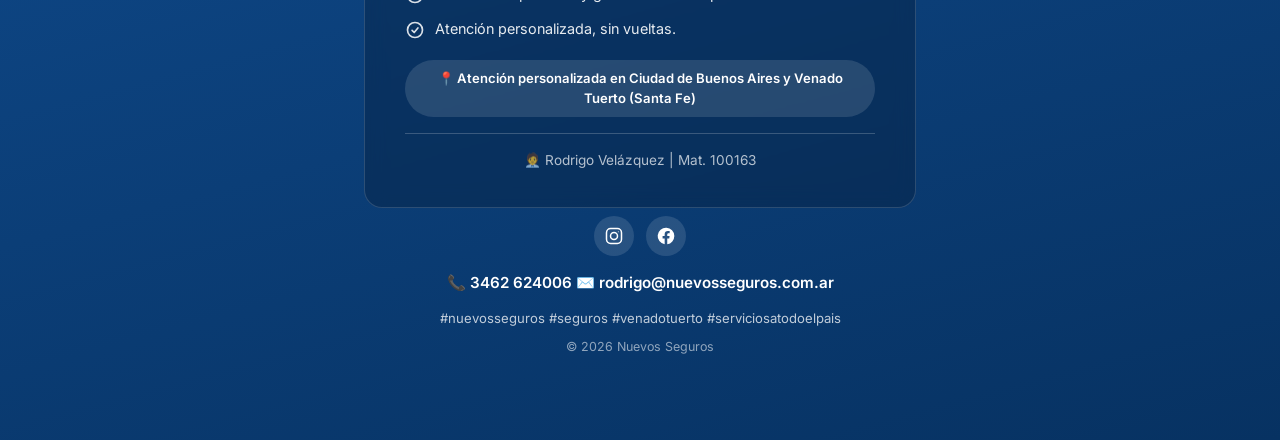
==== commit 4c015b05: "feat: update layout and navigation by replacing data analysis panels with direct WhatsApp links and " ====
--- a/index.html
+++ b/index.html
@@ -50,33 +50,27 @@
       <div class="icon-grid">
         <div class="icon-card">
           <div class="icon-circle">
-            <svg viewBox="0 0 24 24" fill="none" stroke="currentColor" stroke-width="1.8" stroke-linecap="round" stroke-linejoin="round"><path d="M3 11.5 12 4l9 7.5"/><path d="M5.5 10v9.5a1 1 0 0 0 1 1H9a1 1 0 0 0 1-1V15a1 1 0 0 1 1-1h2a1 1 0 0 1 1 1v4.5a1 1 0 0 0 1 1h2.5a1 1 0 0 0 1-1V10"/></svg>
-          </div>
-          <span class="icon-card-label">Hogar</span>
-        </div>
-        <div class="icon-card">
-          <div class="icon-circle">
             <svg viewBox="0 0 24 24" fill="none" stroke="currentColor" stroke-width="1.8" stroke-linecap="round" stroke-linejoin="round"><path d="M3 13.5 4.8 8a2 2 0 0 1 1.9-1.4h10.6A2 2 0 0 1 19.2 8L21 13.5"/><path d="M3 13.5h18v3.5a1 1 0 0 1-1 1h-1.2a1 1 0 0 1-1-1V16H6.2v1a1 1 0 0 1-1 1H4a1 1 0 0 1-1-1Z"/><circle cx="7.5" cy="16.5" r="1.3"/><circle cx="16.5" cy="16.5" r="1.3"/></svg>
           </div>
           <span class="icon-card-label">Auto</span>
         </div>
         <div class="icon-card">
           <div class="icon-circle">
-            <svg viewBox="0 0 24 24" fill="none" stroke="currentColor" stroke-width="1.8" stroke-linecap="round" stroke-linejoin="round"><rect x="4" y="5" width="16" height="10" rx="1.5"/><path d="M2 19h20"/><path d="M9 19v-2h6v2"/></svg>
+            <svg viewBox="0 0 24 24" fill="none" stroke="currentColor" stroke-width="1.8" stroke-linecap="round" stroke-linejoin="round"><circle cx="5" cy="17" r="2.5"/><circle cx="19" cy="17" r="2.5"/><path d="M7.5 17h9"/><path d="M11 6.5h3l3 6.5h-5.5L10 10l1-3.5Z"/><path d="M11 6.5 9.5 5H7"/><path d="M17 13l2-.5 1.5 2.5"/></svg>
           </div>
-          <span class="icon-card-label">Electrónica</span>
+          <span class="icon-card-label">Moto</span>
         </div>
         <div class="icon-card">
           <div class="icon-circle">
             <svg viewBox="0 0 24 24" fill="none" stroke="currentColor" stroke-width="1.8" stroke-linecap="round" stroke-linejoin="round"><path d="M10.5 13.5 3 11l1.5-1.5 6 .9 4.4-4.4a1.4 1.4 0 0 1 2 2l-4.4 4.4.9 6L12 19.5l-1-5"/></svg>
           </div>
-          <span class="icon-card-label">Viaje</span>
+          <span class="icon-card-label">Asistencia al Viajero</span>
         </div>
         <div class="icon-card">
           <div class="icon-circle">
-            <svg viewBox="0 0 24 24" fill="none" stroke="currentColor" stroke-width="1.8" stroke-linecap="round" stroke-linejoin="round"><path d="M3 9.5 4.5 4h15L21 9.5"/><path d="M4 9.5v9.5h16V9.5"/><path d="M9 19v-5a1.5 1.5 0 0 1 1.5-1.5h3A1.5 1.5 0 0 1 15 14v5"/></svg>
+            <svg viewBox="0 0 24 24" fill="none" stroke="currentColor" stroke-width="1.8" stroke-linecap="round" stroke-linejoin="round"><rect x="1" y="8" width="15" height="9" rx="1"/><path d="M16 11.5h4.5L22 15v2H16"/><circle cx="5.5" cy="19" r="2"/><circle cx="17.5" cy="19" r="2"/><path d="M7.5 19h8.5"/><rect x="2.5" y="10.5" width="2.5" height="2" rx="0.3"/><rect x="7" y="10.5" width="2.5" height="2" rx="0.3"/></svg>
           </div>
-          <span class="icon-card-label">Comercio</span>
+          <span class="icon-card-label">Motorhome</span>
         </div>
       </div>
     </section>
@@ -141,8 +135,7 @@
       </ul>
 
       <div class="chip-row">
-        <span class="chip">📍 Venado Tuerto</span>
-        <span class="chip">🌎 Servicio a todo el país</span>
+        <span class="chip">📍 Atención personalizada en Ciudad de Buenos Aires y Venado Tuerto (Santa Fe)</span>
       </div>
 
       <div class="trust-badge">
--- a/style.css
+++ b/style.css
@@ -698,7 +698,7 @@
   }
 
   .icon-grid {
-    grid-template-columns: repeat(5, 1fr);
+    grid-template-columns: repeat(4, 1fr);
   }
 
   .btn-row {
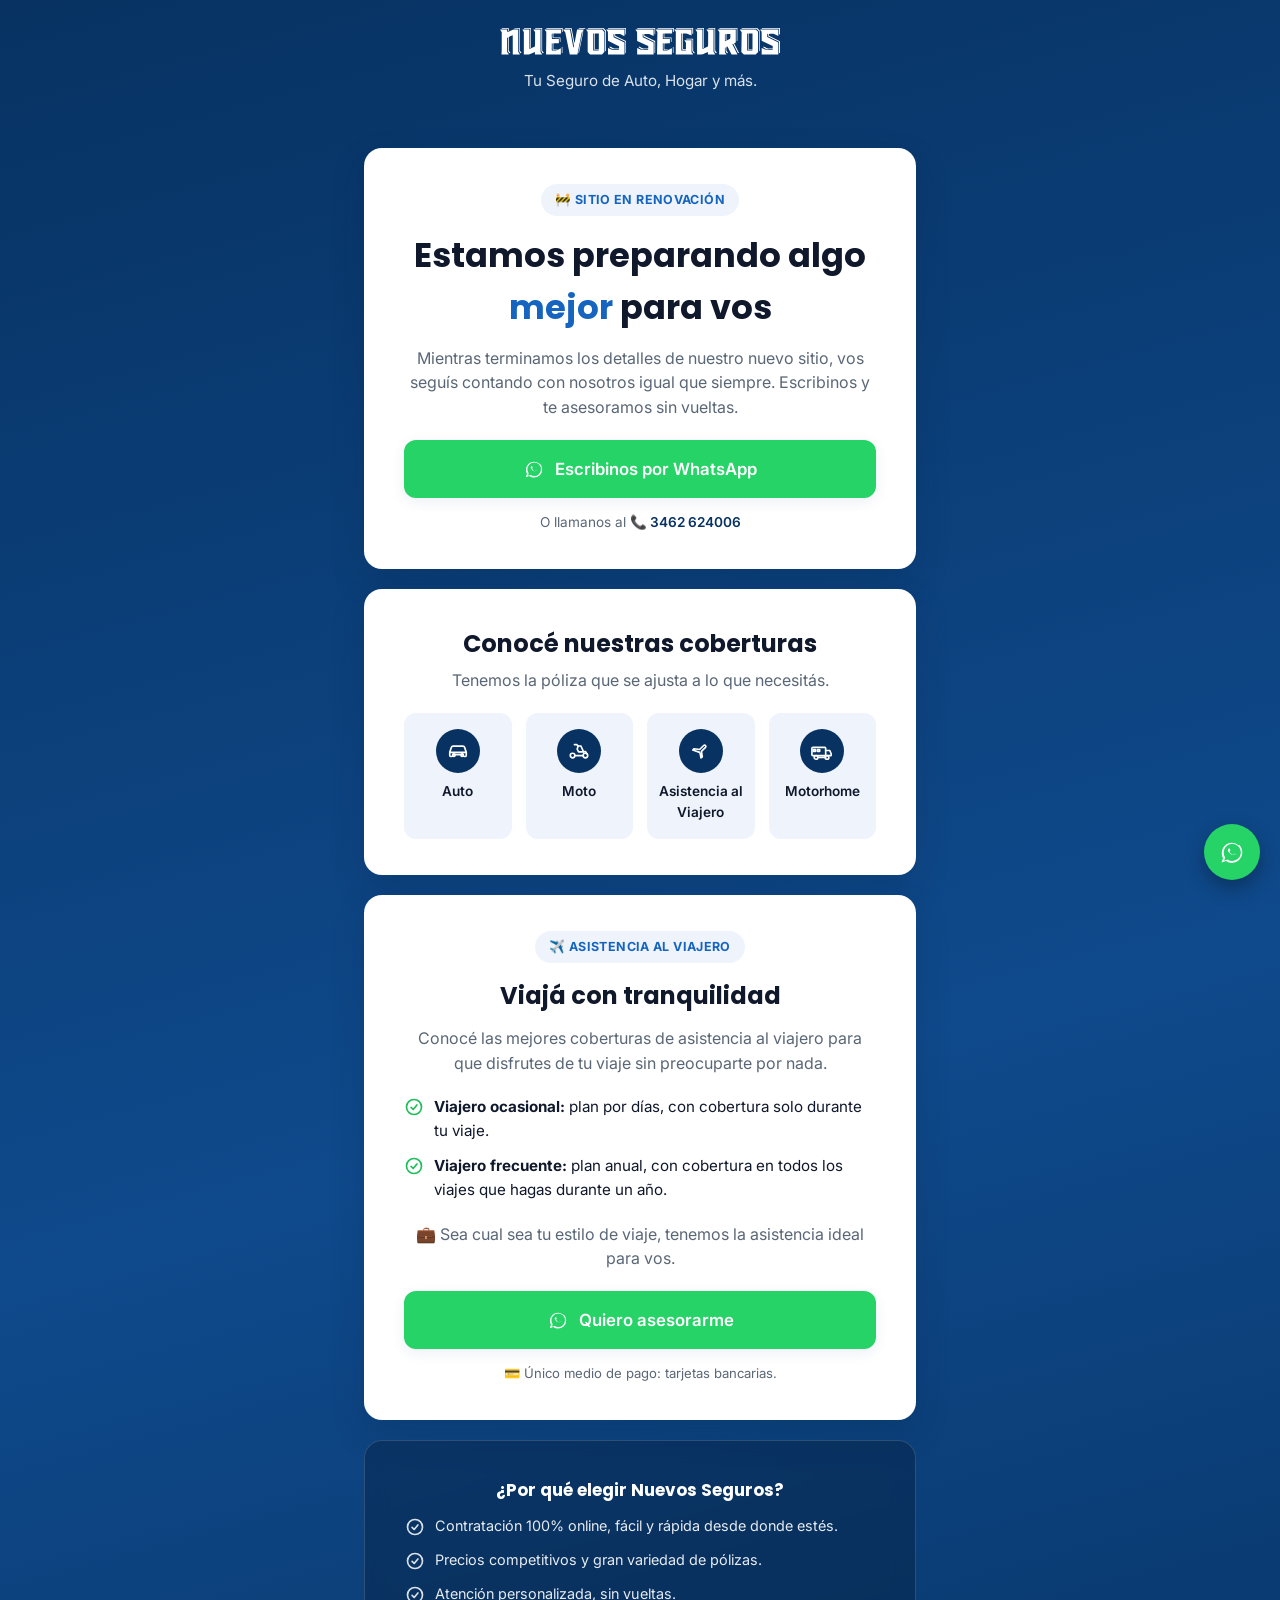
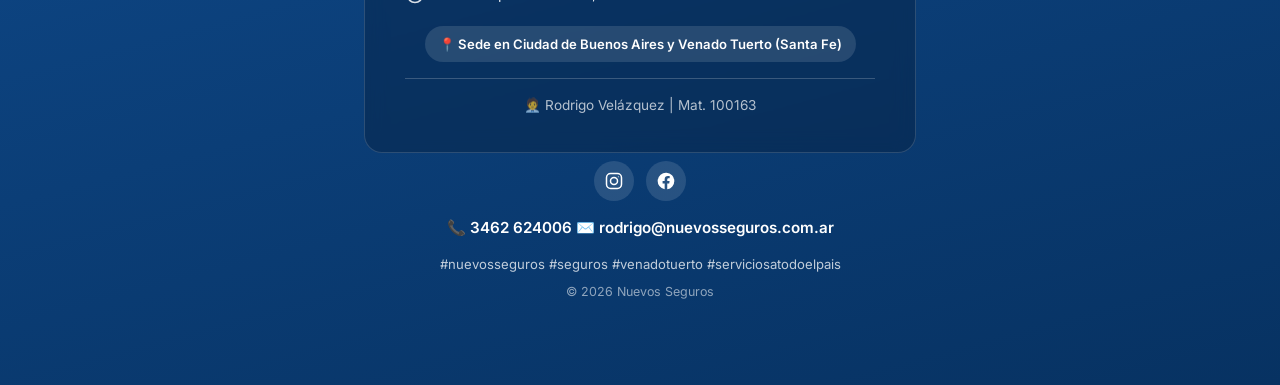
==== commit 5d2ca9ce: "Quitar bullet de servicio a domicilio y cambiar chip a "Sede en..."" ====
--- a/index.html
+++ b/index.html
@@ -122,10 +122,6 @@
         </li>
         <li class="bullet-item">
           <svg class="check-icon" viewBox="0 0 24 24" fill="none" stroke="currentColor" stroke-width="2" stroke-linecap="round" stroke-linejoin="round"><circle cx="12" cy="12" r="9"/><path d="M8.5 12.5 11 15l4.5-5.5"/></svg>
-          <span>Servicio a domicilio si estás en Venado Tuerto.</span>
-        </li>
-        <li class="bullet-item">
-          <svg class="check-icon" viewBox="0 0 24 24" fill="none" stroke="currentColor" stroke-width="2" stroke-linecap="round" stroke-linejoin="round"><circle cx="12" cy="12" r="9"/><path d="M8.5 12.5 11 15l4.5-5.5"/></svg>
           <span>Precios competitivos y gran variedad de pólizas.</span>
         </li>
         <li class="bullet-item">
@@ -135,7 +131,7 @@
       </ul>
 
       <div class="chip-row">
-        <span class="chip">📍 Atención personalizada en Ciudad de Buenos Aires y Venado Tuerto (Santa Fe)</span>
+        <span class="chip">📍 Sede en Ciudad de Buenos Aires y Venado Tuerto (Santa Fe)</span>
       </div>
 
       <div class="trust-badge">
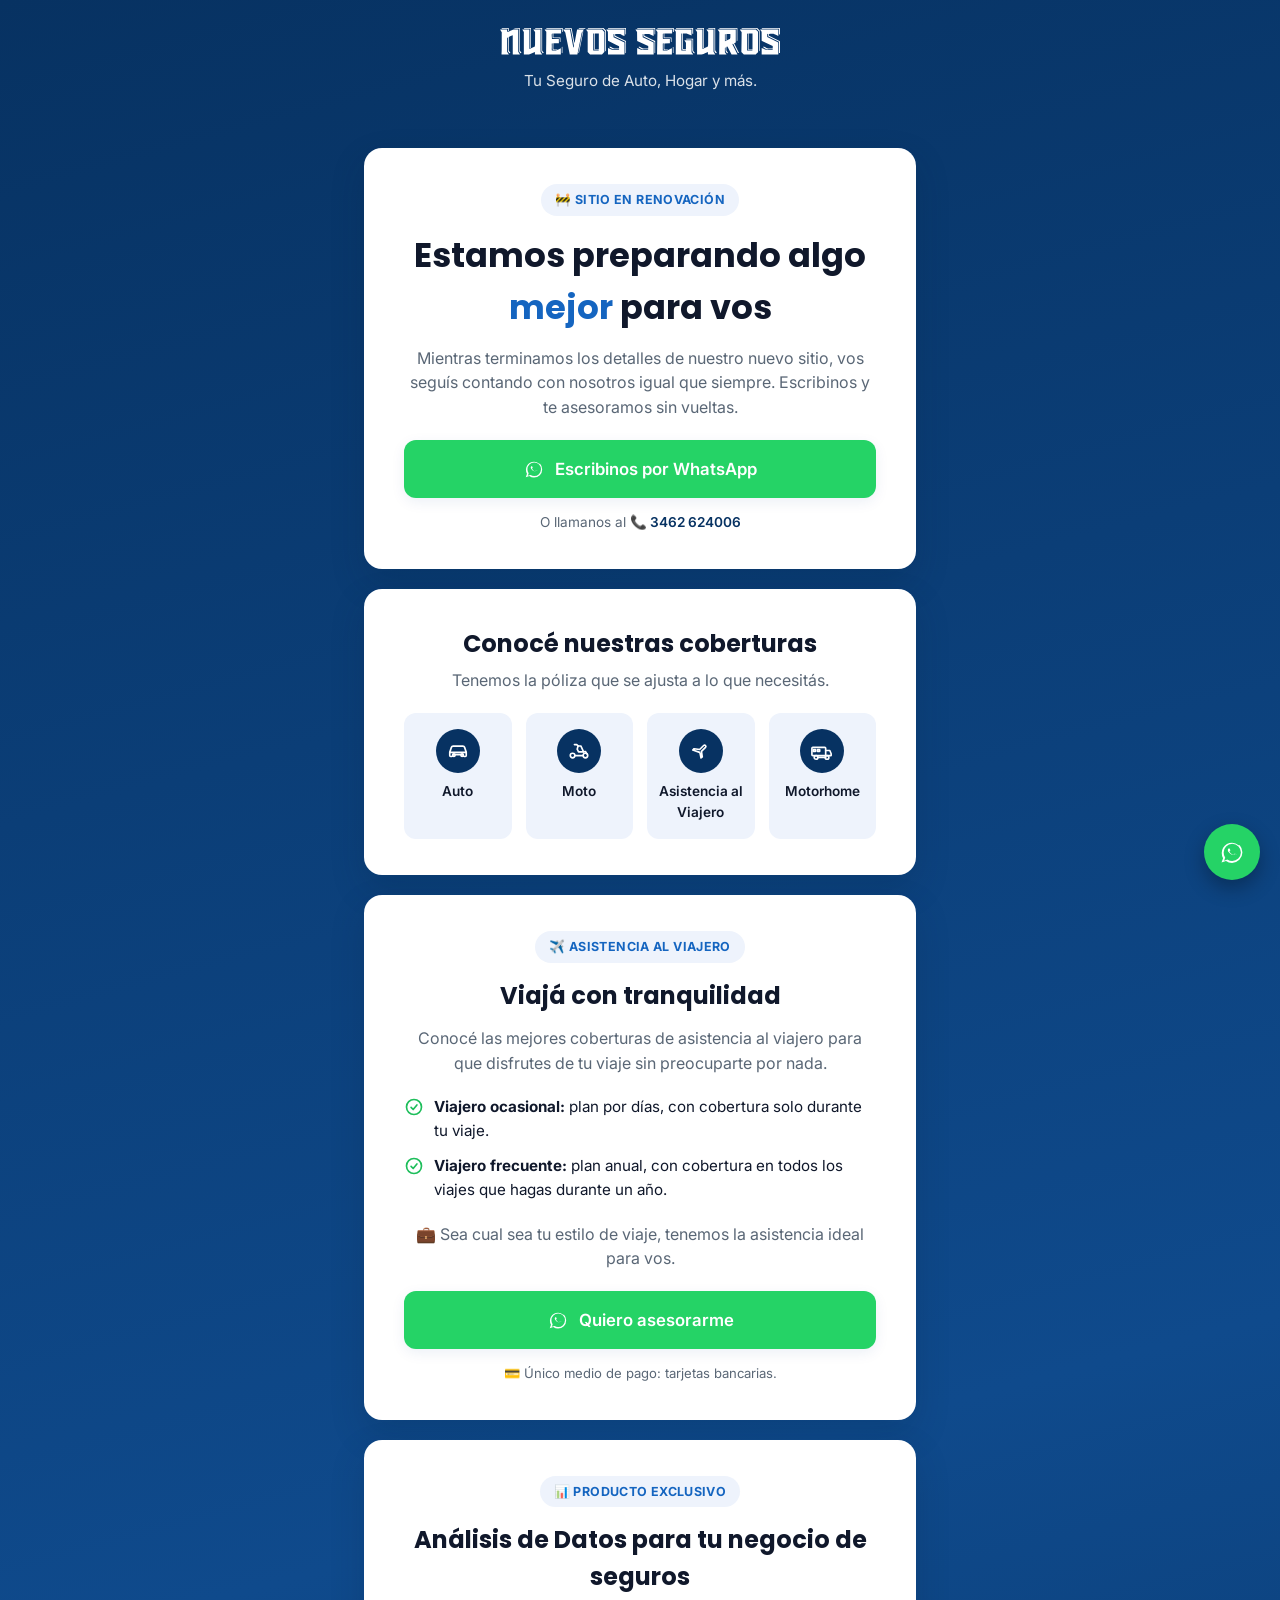
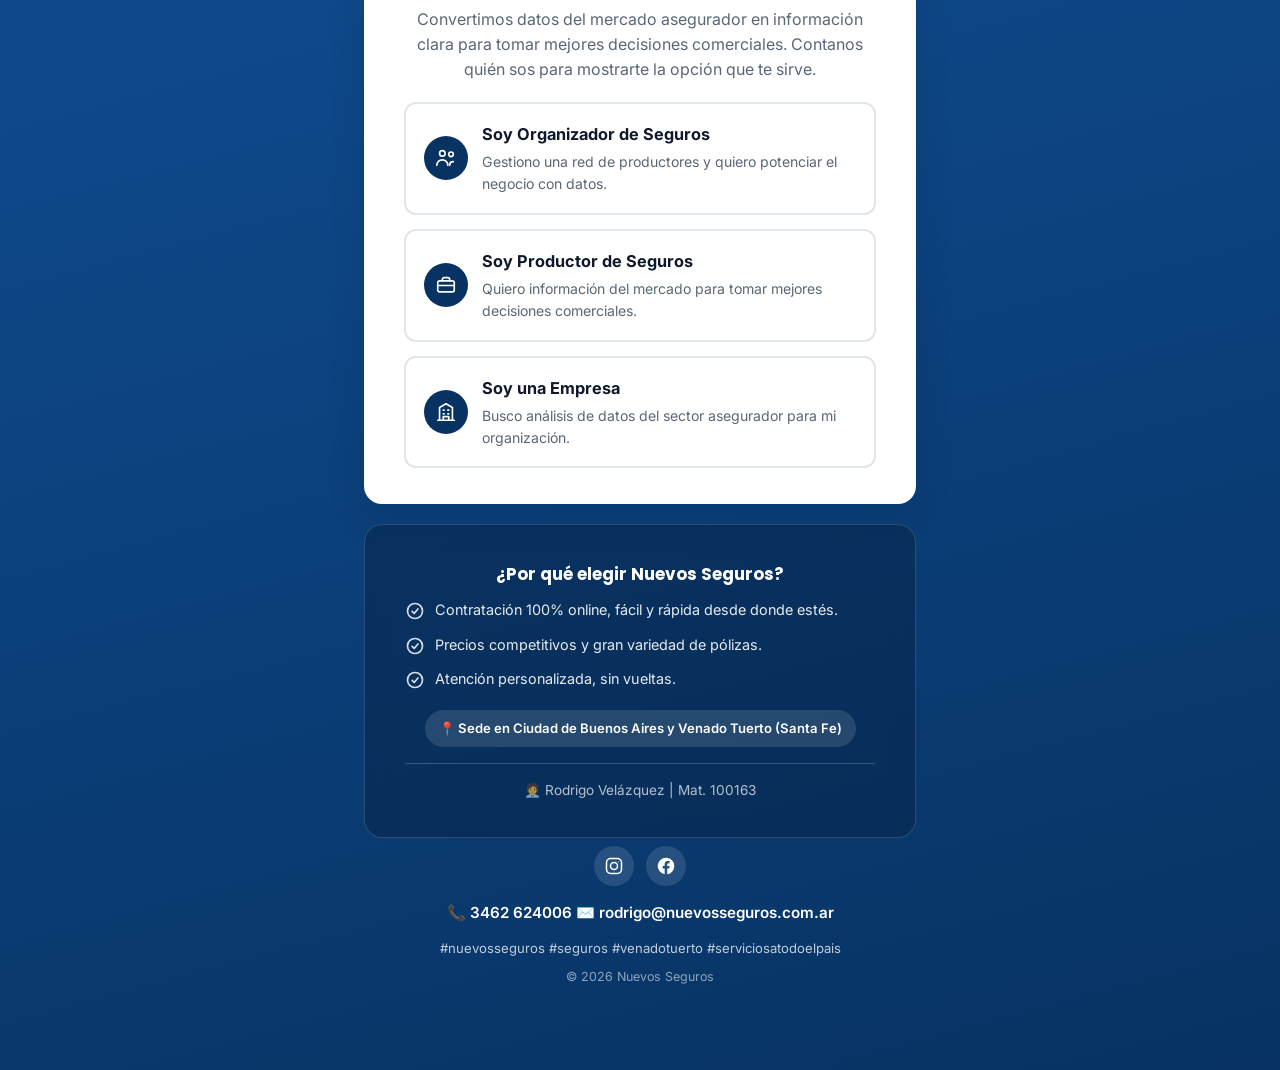
==== commit ed35aef6: "Agregar sección de Análisis de Datos con segmentación de perfiles a index.html" ====
--- a/index.html
+++ b/index.html
@@ -111,6 +111,67 @@
       <p style="margin: 14px 0 0; font-size: 0.82rem;">💳 Único medio de pago: tarjetas bancarias.</p>
     </section>
 
+    <!-- Análisis de Datos -->
+    <section class="block">
+      <span class="eyebrow">📊 Producto exclusivo</span>
+      <h2>Análisis de Datos para tu negocio de seguros</h2>
+      <p>
+        Convertimos datos del mercado asegurador en información clara para
+        tomar mejores decisiones comerciales. Contanos quién sos para
+        mostrarte la opción que te sirve.
+      </p>
+
+      <div class="card-options">
+        <a
+          class="card-option"
+          href="https://wa.me/5493462624006?text=Hola%2C%20soy%20organizador%20de%20seguros%20y%20quiero%20conocer%20el%20producto%20de%20an%C3%A1lisis%20de%20datos."
+          target="_blank"
+          rel="noopener noreferrer"
+          style="color: inherit; text-decoration: none;"
+        >
+          <div class="card-option-icon">
+            <svg viewBox="0 0 24 24" fill="none" stroke="currentColor" stroke-width="1.8" stroke-linecap="round" stroke-linejoin="round"><circle cx="8" cy="7" r="3"/><path d="M2 20c0-3.3 2.7-6 6-6s6 2.7 6 6"/><circle cx="17.5" cy="8" r="2.5"/><path d="M16 20c0-2.5 1.5-4 4-4"/></svg>
+          </div>
+          <div class="card-option-text">
+            <div class="card-option-title">Soy Organizador de Seguros</div>
+            <p class="card-option-desc">Gestiono una red de productores y quiero potenciar el negocio con datos.</p>
+          </div>
+        </a>
+
+        <a
+          class="card-option"
+          href="https://wa.me/5493462624006?text=Hola%2C%20soy%20productor%20de%20seguros%20y%20quiero%20conocer%20el%20producto%20de%20an%C3%A1lisis%20de%20datos."
+          target="_blank"
+          rel="noopener noreferrer"
+          style="color: inherit; text-decoration: none;"
+        >
+          <div class="card-option-icon">
+            <svg viewBox="0 0 24 24" fill="none" stroke="currentColor" stroke-width="1.8" stroke-linecap="round" stroke-linejoin="round"><rect x="3" y="7.5" width="18" height="12" rx="2"/><path d="M8 7.5V6a2 2 0 0 1 2-2h4a2 2 0 0 1 2 2v1.5"/><path d="M3 12.5h18"/></svg>
+          </div>
+          <div class="card-option-text">
+            <div class="card-option-title">Soy Productor de Seguros</div>
+            <p class="card-option-desc">Quiero información del mercado para tomar mejores decisiones comerciales.</p>
+          </div>
+        </a>
+
+        <a
+          class="card-option"
+          href="https://wa.me/5493462624006?text=Hola%2C%20represento%20a%20una%20empresa%20y%20quiero%20conocer%20el%20producto%20de%20an%C3%A1lisis%20de%20datos."
+          target="_blank"
+          rel="noopener noreferrer"
+          style="color: inherit; text-decoration: none;"
+        >
+          <div class="card-option-icon">
+            <svg viewBox="0 0 24 24" fill="none" stroke="currentColor" stroke-width="1.8" stroke-linecap="round" stroke-linejoin="round"><path d="M3 21h18"/><path d="M5 21V7l7-4 7 4v14"/><path d="M9 21v-4h6v4"/><path d="M9 10h1M14 10h1M9 14h1M14 14h1"/></svg>
+          </div>
+          <div class="card-option-text">
+            <div class="card-option-title">Soy una Empresa</div>
+            <p class="card-option-desc">Busco análisis de datos del sector asegurador para mi organización.</p>
+          </div>
+        </a>
+      </div>
+    </section>
+
     <!-- Por qué elegirnos -->
     <section class="block block-muted">
       <h2>¿Por qué elegir Nuevos Seguros?</h2>
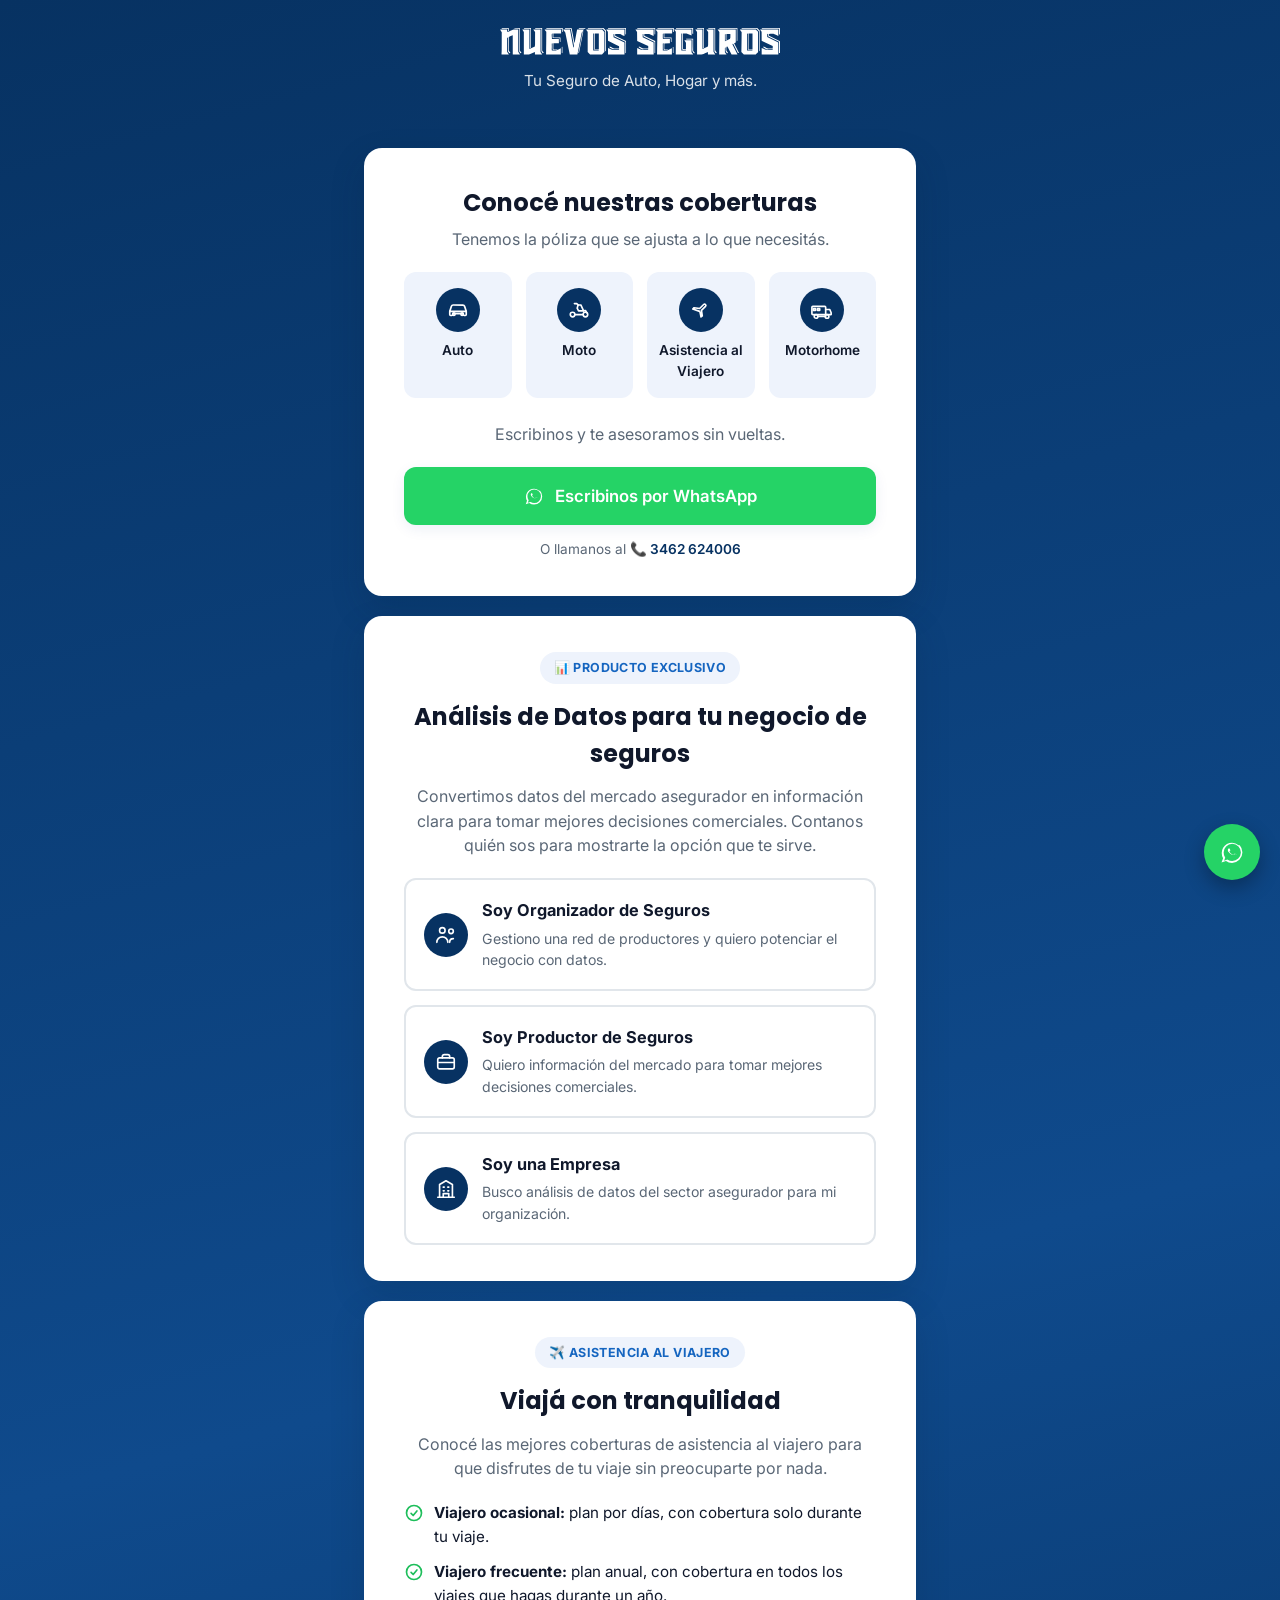
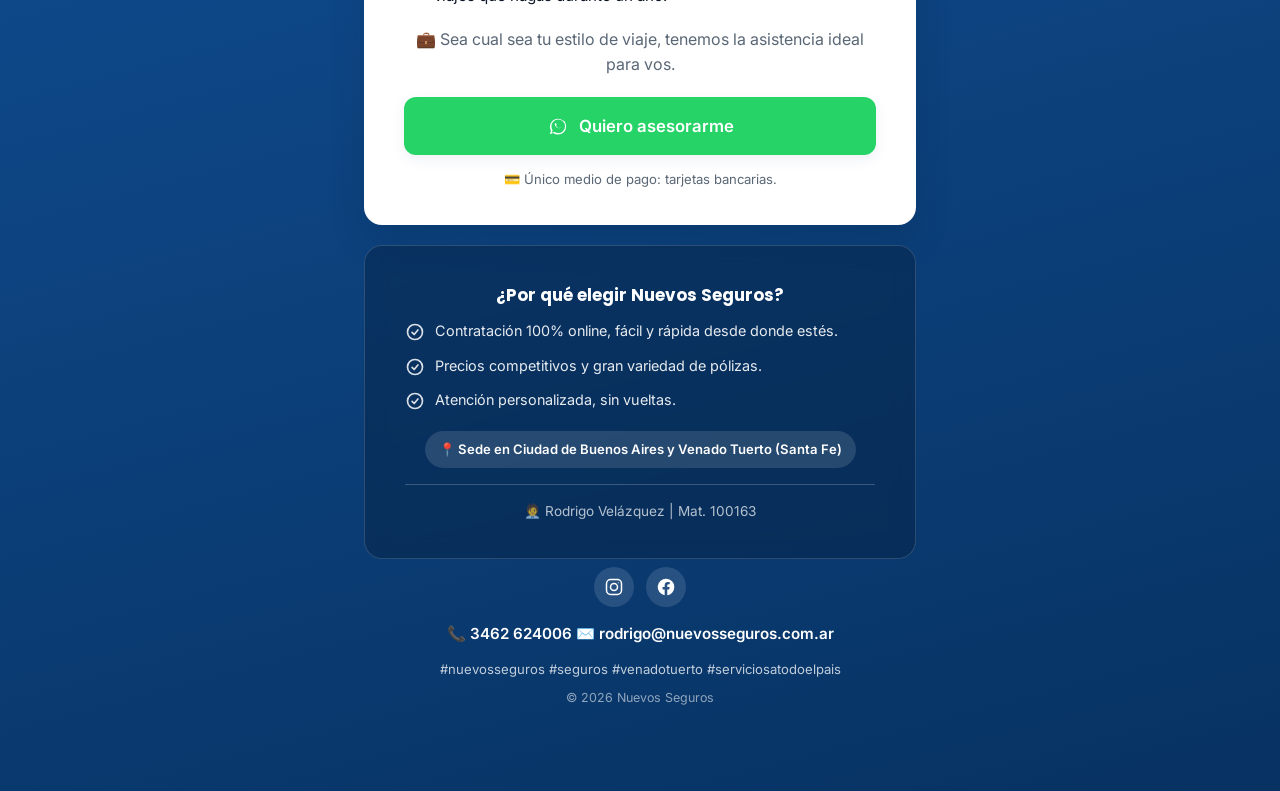
==== commit 788d2782: "Reordenar secciones: quitar hero, mover CTA de WhatsApp a coberturas, y reordenar análisis de datos " ====
--- a/index.html
+++ b/index.html
@@ -18,14 +18,41 @@
       <p class="header-tagline">Tu Seguro de Auto, Hogar y más.</p>
     </header>
 
-    <!-- Hero -->
+    <!-- Coberturas -->
     <section class="block">
-      <span class="eyebrow">🚧 Sitio en renovación</span>
-      <h1>Estamos preparando algo <span class="text-accent">mejor</span> para vos</h1>
-      <p>
-        Mientras terminamos los detalles de nuestro nuevo sitio, vos seguís contando
-        con nosotros igual que siempre. Escribinos y te asesoramos sin vueltas.
-      </p>
+      <div class="section-title">
+        <h2>Conocé nuestras coberturas</h2>
+        <p>Tenemos la póliza que se ajusta a lo que necesitás.</p>
+      </div>
+
+      <div class="icon-grid">
+        <div class="icon-card">
+          <div class="icon-circle">
+            <svg viewBox="0 0 24 24" fill="none" stroke="currentColor" stroke-width="1.8" stroke-linecap="round" stroke-linejoin="round"><path d="M3 13.5 4.8 8a2 2 0 0 1 1.9-1.4h10.6A2 2 0 0 1 19.2 8L21 13.5"/><path d="M3 13.5h18v3.5a1 1 0 0 1-1 1h-1.2a1 1 0 0 1-1-1V16H6.2v1a1 1 0 0 1-1 1H4a1 1 0 0 1-1-1Z"/><circle cx="7.5" cy="16.5" r="1.3"/><circle cx="16.5" cy="16.5" r="1.3"/></svg>
+          </div>
+          <span class="icon-card-label">Auto</span>
+        </div>
+        <div class="icon-card">
+          <div class="icon-circle">
+            <svg viewBox="0 0 24 24" fill="none" stroke="currentColor" stroke-width="1.8" stroke-linecap="round" stroke-linejoin="round"><circle cx="5" cy="17" r="2.5"/><circle cx="19" cy="17" r="2.5"/><path d="M7.5 17h9"/><path d="M11 6.5h3l3 6.5h-5.5L10 10l1-3.5Z"/><path d="M11 6.5 9.5 5H7"/><path d="M17 13l2-.5 1.5 2.5"/></svg>
+          </div>
+          <span class="icon-card-label">Moto</span>
+        </div>
+        <div class="icon-card">
+          <div class="icon-circle">
+            <svg viewBox="0 0 24 24" fill="none" stroke="currentColor" stroke-width="1.8" stroke-linecap="round" stroke-linejoin="round"><path d="M10.5 13.5 3 11l1.5-1.5 6 .9 4.4-4.4a1.4 1.4 0 0 1 2 2l-4.4 4.4.9 6L12 19.5l-1-5"/></svg>
+          </div>
+          <span class="icon-card-label">Asistencia al Viajero</span>
+        </div>
+        <div class="icon-card">
+          <div class="icon-circle">
+            <svg viewBox="0 0 24 24" fill="none" stroke="currentColor" stroke-width="1.8" stroke-linecap="round" stroke-linejoin="round"><rect x="1" y="8" width="15" height="9" rx="1"/><path d="M16 11.5h4.5L22 15v2H16"/><circle cx="5.5" cy="19" r="2"/><circle cx="17.5" cy="19" r="2"/><path d="M7.5 19h8.5"/><rect x="2.5" y="10.5" width="2.5" height="2" rx="0.3"/><rect x="7" y="10.5" width="2.5" height="2" rx="0.3"/></svg>
+          </div>
+          <span class="icon-card-label">Motorhome</span>
+        </div>
+      </div>
+
+      <p style="margin-top: 24px;">Escribinos y te asesoramos sin vueltas.</p>
       <a
         class="btn btn-whatsapp"
         href="https://wa.me/5493462624006"
@@ -40,38 +67,64 @@
       <p style="margin: 14px 0 0; font-size: 0.85rem;">O llamanos al <a href="tel:+5493462624006" style="color: var(--color-navy); font-weight: 600; text-decoration: none;">📞 3462 624006</a></p>
     </section>
 
-    <!-- Coberturas -->
+    <!-- Análisis de Datos -->
     <section class="block">
-      <div class="section-title">
-        <h2>Conocé nuestras coberturas</h2>
-        <p>Tenemos la póliza que se ajusta a lo que necesitás.</p>
-      </div>
-
-      <div class="icon-grid">
-        <div class="icon-card">
-          <div class="icon-circle">
-            <svg viewBox="0 0 24 24" fill="none" stroke="currentColor" stroke-width="1.8" stroke-linecap="round" stroke-linejoin="round"><path d="M3 13.5 4.8 8a2 2 0 0 1 1.9-1.4h10.6A2 2 0 0 1 19.2 8L21 13.5"/><path d="M3 13.5h18v3.5a1 1 0 0 1-1 1h-1.2a1 1 0 0 1-1-1V16H6.2v1a1 1 0 0 1-1 1H4a1 1 0 0 1-1-1Z"/><circle cx="7.5" cy="16.5" r="1.3"/><circle cx="16.5" cy="16.5" r="1.3"/></svg>
-          </div>
-          <span class="icon-card-label">Auto</span>
-        </div>
-        <div class="icon-card">
-          <div class="icon-circle">
-            <svg viewBox="0 0 24 24" fill="none" stroke="currentColor" stroke-width="1.8" stroke-linecap="round" stroke-linejoin="round"><circle cx="5" cy="17" r="2.5"/><circle cx="19" cy="17" r="2.5"/><path d="M7.5 17h9"/><path d="M11 6.5h3l3 6.5h-5.5L10 10l1-3.5Z"/><path d="M11 6.5 9.5 5H7"/><path d="M17 13l2-.5 1.5 2.5"/></svg>
-          </div>
-          <span class="icon-card-label">Moto</span>
-        </div>
-        <div class="icon-card">
-          <div class="icon-circle">
-            <svg viewBox="0 0 24 24" fill="none" stroke="currentColor" stroke-width="1.8" stroke-linecap="round" stroke-linejoin="round"><path d="M10.5 13.5 3 11l1.5-1.5 6 .9 4.4-4.4a1.4 1.4 0 0 1 2 2l-4.4 4.4.9 6L12 19.5l-1-5"/></svg>
-          </div>
-          <span class="icon-card-label">Asistencia al Viajero</span>
-        </div>
-        <div class="icon-card">
-          <div class="icon-circle">
-            <svg viewBox="0 0 24 24" fill="none" stroke="currentColor" stroke-width="1.8" stroke-linecap="round" stroke-linejoin="round"><rect x="1" y="8" width="15" height="9" rx="1"/><path d="M16 11.5h4.5L22 15v2H16"/><circle cx="5.5" cy="19" r="2"/><circle cx="17.5" cy="19" r="2"/><path d="M7.5 19h8.5"/><rect x="2.5" y="10.5" width="2.5" height="2" rx="0.3"/><rect x="7" y="10.5" width="2.5" height="2" rx="0.3"/></svg>
-          </div>
-          <span class="icon-card-label">Motorhome</span>
-        </div>
+      <span class="eyebrow">📊 Producto exclusivo</span>
+      <h2>Análisis de Datos para tu negocio de seguros</h2>
+      <p>
+        Convertimos datos del mercado asegurador en información clara para
+        tomar mejores decisiones comerciales. Contanos quién sos para
+        mostrarte la opción que te sirve.
+      </p>
+
+      <div class="card-options">
+        <a
+          class="card-option"
+          href="https://wa.me/5493462624006?text=Hola%2C%20soy%20organizador%20de%20seguros%20y%20quiero%20conocer%20el%20producto%20de%20an%C3%A1lisis%20de%20datos."
+          target="_blank"
+          rel="noopener noreferrer"
+          style="color: inherit; text-decoration: none;"
+        >
+          <div class="card-option-icon">
+            <svg viewBox="0 0 24 24" fill="none" stroke="currentColor" stroke-width="1.8" stroke-linecap="round" stroke-linejoin="round"><circle cx="8" cy="7" r="3"/><path d="M2 20c0-3.3 2.7-6 6-6s6 2.7 6 6"/><circle cx="17.5" cy="8" r="2.5"/><path d="M16 20c0-2.5 1.5-4 4-4"/></svg>
+          </div>
+          <div class="card-option-text">
+            <div class="card-option-title">Soy Organizador de Seguros</div>
+            <p class="card-option-desc">Gestiono una red de productores y quiero potenciar el negocio con datos.</p>
+          </div>
+        </a>
+
+        <a
+          class="card-option"
+          href="https://wa.me/5493462624006?text=Hola%2C%20soy%20productor%20de%20seguros%20y%20quiero%20conocer%20el%20producto%20de%20an%C3%A1lisis%20de%20datos."
+          target="_blank"
+          rel="noopener noreferrer"
+          style="color: inherit; text-decoration: none;"
+        >
+          <div class="card-option-icon">
+            <svg viewBox="0 0 24 24" fill="none" stroke="currentColor" stroke-width="1.8" stroke-linecap="round" stroke-linejoin="round"><rect x="3" y="7.5" width="18" height="12" rx="2"/><path d="M8 7.5V6a2 2 0 0 1 2-2h4a2 2 0 0 1 2 2v1.5"/><path d="M3 12.5h18"/></svg>
+          </div>
+          <div class="card-option-text">
+            <div class="card-option-title">Soy Productor de Seguros</div>
+            <p class="card-option-desc">Quiero información del mercado para tomar mejores decisiones comerciales.</p>
+          </div>
+        </a>
+
+        <a
+          class="card-option"
+          href="https://wa.me/5493462624006?text=Hola%2C%20represento%20a%20una%20empresa%20y%20quiero%20conocer%20el%20producto%20de%20an%C3%A1lisis%20de%20datos."
+          target="_blank"
+          rel="noopener noreferrer"
+          style="color: inherit; text-decoration: none;"
+        >
+          <div class="card-option-icon">
+            <svg viewBox="0 0 24 24" fill="none" stroke="currentColor" stroke-width="1.8" stroke-linecap="round" stroke-linejoin="round"><path d="M3 21h18"/><path d="M5 21V7l7-4 7 4v14"/><path d="M9 21v-4h6v4"/><path d="M9 10h1M14 10h1M9 14h1M14 14h1"/></svg>
+          </div>
+          <div class="card-option-text">
+            <div class="card-option-title">Soy una Empresa</div>
+            <p class="card-option-desc">Busco análisis de datos del sector asegurador para mi organización.</p>
+          </div>
+        </a>
       </div>
     </section>
 
@@ -111,67 +164,6 @@
       <p style="margin: 14px 0 0; font-size: 0.82rem;">💳 Único medio de pago: tarjetas bancarias.</p>
     </section>
 
-    <!-- Análisis de Datos -->
-    <section class="block">
-      <span class="eyebrow">📊 Producto exclusivo</span>
-      <h2>Análisis de Datos para tu negocio de seguros</h2>
-      <p>
-        Convertimos datos del mercado asegurador en información clara para
-        tomar mejores decisiones comerciales. Contanos quién sos para
-        mostrarte la opción que te sirve.
-      </p>
-
-      <div class="card-options">
-        <a
-          class="card-option"
-          href="https://wa.me/5493462624006?text=Hola%2C%20soy%20organizador%20de%20seguros%20y%20quiero%20conocer%20el%20producto%20de%20an%C3%A1lisis%20de%20datos."
-          target="_blank"
-          rel="noopener noreferrer"
-          style="color: inherit; text-decoration: none;"
-        >
-          <div class="card-option-icon">
-            <svg viewBox="0 0 24 24" fill="none" stroke="currentColor" stroke-width="1.8" stroke-linecap="round" stroke-linejoin="round"><circle cx="8" cy="7" r="3"/><path d="M2 20c0-3.3 2.7-6 6-6s6 2.7 6 6"/><circle cx="17.5" cy="8" r="2.5"/><path d="M16 20c0-2.5 1.5-4 4-4"/></svg>
-          </div>
-          <div class="card-option-text">
-            <div class="card-option-title">Soy Organizador de Seguros</div>
-            <p class="card-option-desc">Gestiono una red de productores y quiero potenciar el negocio con datos.</p>
-          </div>
-        </a>
-
-        <a
-          class="card-option"
-          href="https://wa.me/5493462624006?text=Hola%2C%20soy%20productor%20de%20seguros%20y%20quiero%20conocer%20el%20producto%20de%20an%C3%A1lisis%20de%20datos."
-          target="_blank"
-          rel="noopener noreferrer"
-          style="color: inherit; text-decoration: none;"
-        >
-          <div class="card-option-icon">
-            <svg viewBox="0 0 24 24" fill="none" stroke="currentColor" stroke-width="1.8" stroke-linecap="round" stroke-linejoin="round"><rect x="3" y="7.5" width="18" height="12" rx="2"/><path d="M8 7.5V6a2 2 0 0 1 2-2h4a2 2 0 0 1 2 2v1.5"/><path d="M3 12.5h18"/></svg>
-          </div>
-          <div class="card-option-text">
-            <div class="card-option-title">Soy Productor de Seguros</div>
-            <p class="card-option-desc">Quiero información del mercado para tomar mejores decisiones comerciales.</p>
-          </div>
-        </a>
-
-        <a
-          class="card-option"
-          href="https://wa.me/5493462624006?text=Hola%2C%20represento%20a%20una%20empresa%20y%20quiero%20conocer%20el%20producto%20de%20an%C3%A1lisis%20de%20datos."
-          target="_blank"
-          rel="noopener noreferrer"
-          style="color: inherit; text-decoration: none;"
-        >
-          <div class="card-option-icon">
-            <svg viewBox="0 0 24 24" fill="none" stroke="currentColor" stroke-width="1.8" stroke-linecap="round" stroke-linejoin="round"><path d="M3 21h18"/><path d="M5 21V7l7-4 7 4v14"/><path d="M9 21v-4h6v4"/><path d="M9 10h1M14 10h1M9 14h1M14 14h1"/></svg>
-          </div>
-          <div class="card-option-text">
-            <div class="card-option-title">Soy una Empresa</div>
-            <p class="card-option-desc">Busco análisis de datos del sector asegurador para mi organización.</p>
-          </div>
-        </a>
-      </div>
-    </section>
-
     <!-- Por qué elegirnos -->
     <section class="block block-muted">
       <h2>¿Por qué elegir Nuevos Seguros?</h2>
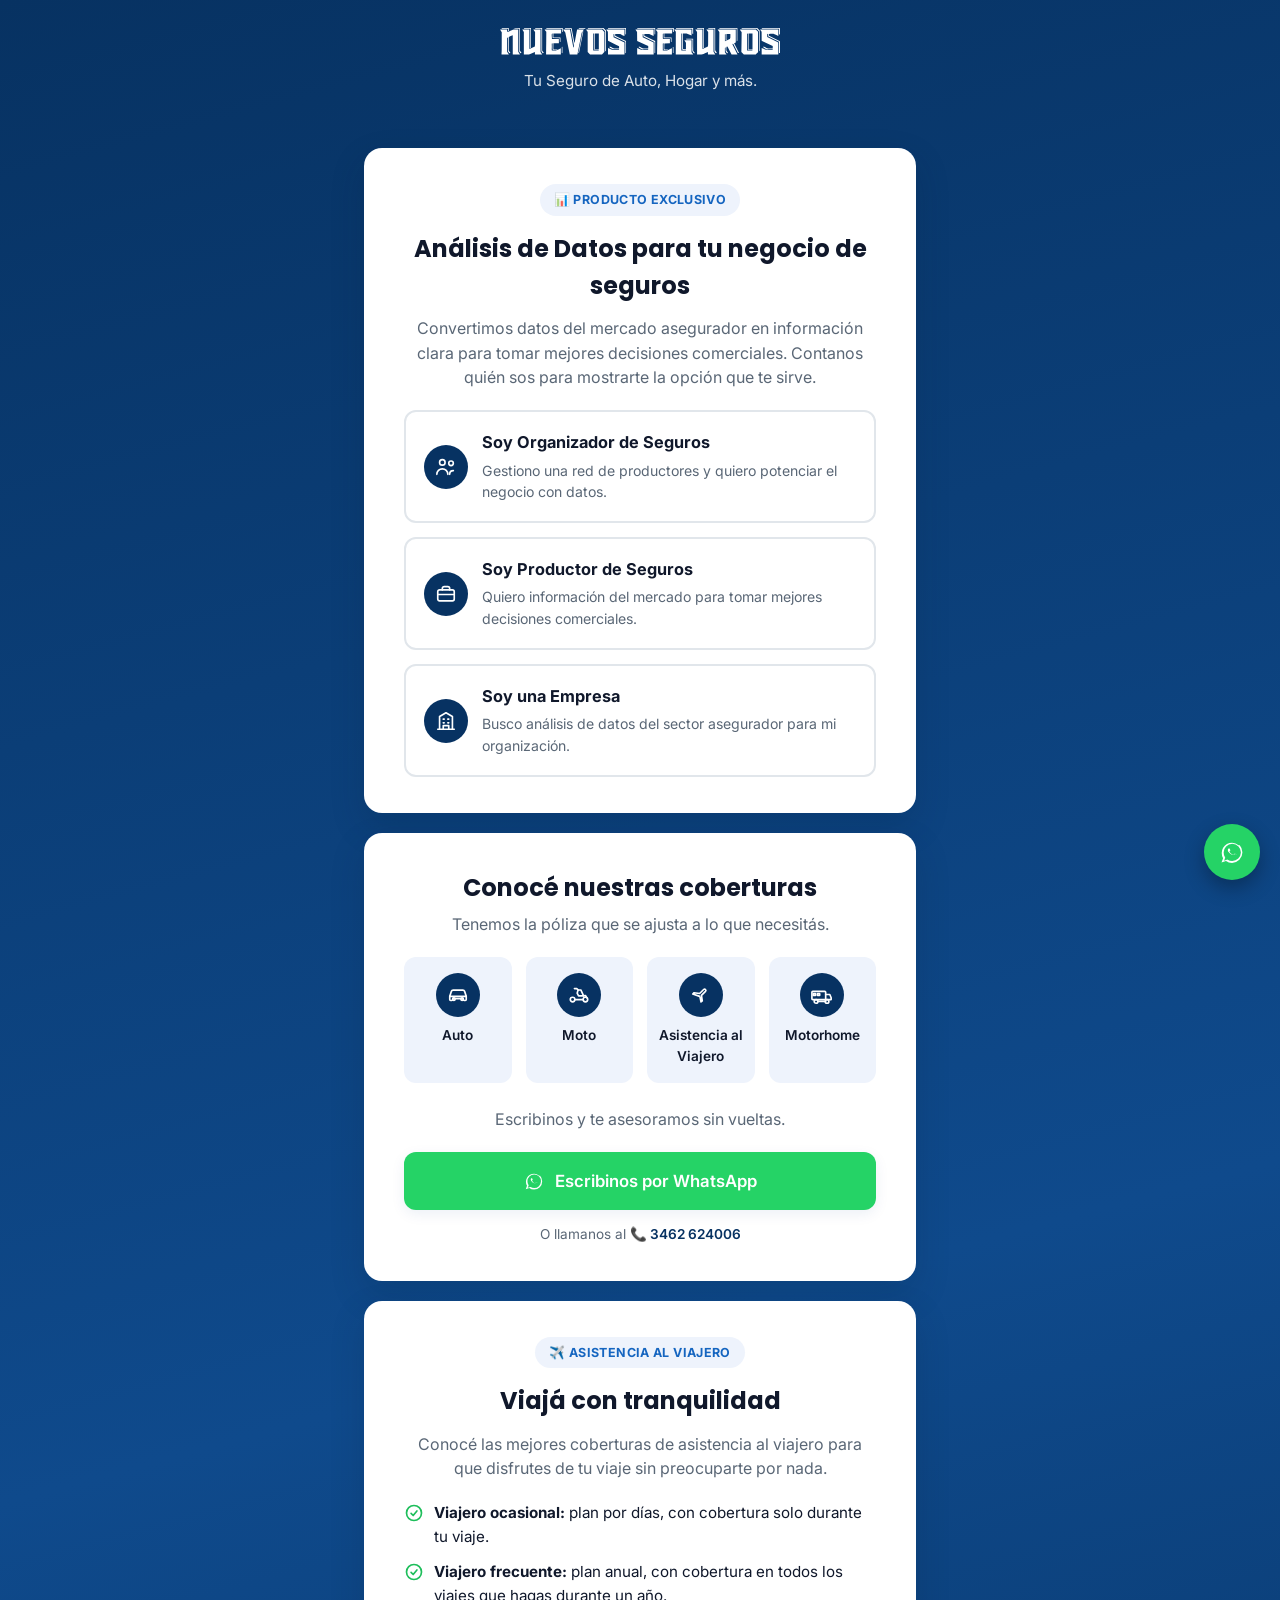
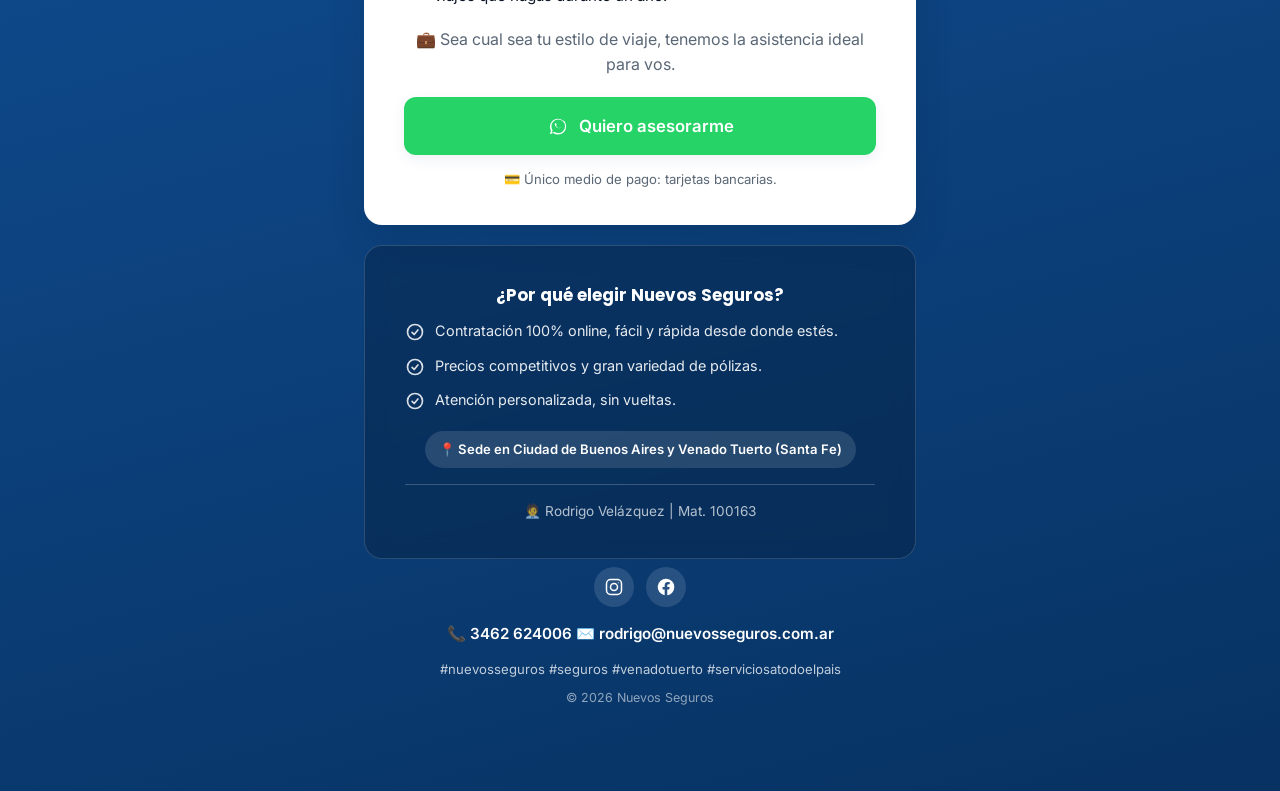
==== commit 4227d64d: "Mover sección de Análisis de Datos antes de Conocé nuestras coberturas" ====
--- a/index.html
+++ b/index.html
@@ -18,6 +18,67 @@
       <p class="header-tagline">Tu Seguro de Auto, Hogar y más.</p>
     </header>
 
+    <!-- Análisis de Datos -->
+    <section class="block">
+      <span class="eyebrow">📊 Producto exclusivo</span>
+      <h2>Análisis de Datos para tu negocio de seguros</h2>
+      <p>
+        Convertimos datos del mercado asegurador en información clara para
+        tomar mejores decisiones comerciales. Contanos quién sos para
+        mostrarte la opción que te sirve.
+      </p>
+
+      <div class="card-options">
+        <a
+          class="card-option"
+          href="https://wa.me/5493462624006?text=Hola%2C%20soy%20organizador%20de%20seguros%20y%20quiero%20conocer%20el%20producto%20de%20an%C3%A1lisis%20de%20datos."
+          target="_blank"
+          rel="noopener noreferrer"
+          style="color: inherit; text-decoration: none;"
+        >
+          <div class="card-option-icon">
+            <svg viewBox="0 0 24 24" fill="none" stroke="currentColor" stroke-width="1.8" stroke-linecap="round" stroke-linejoin="round"><circle cx="8" cy="7" r="3"/><path d="M2 20c0-3.3 2.7-6 6-6s6 2.7 6 6"/><circle cx="17.5" cy="8" r="2.5"/><path d="M16 20c0-2.5 1.5-4 4-4"/></svg>
+          </div>
+          <div class="card-option-text">
+            <div class="card-option-title">Soy Organizador de Seguros</div>
+            <p class="card-option-desc">Gestiono una red de productores y quiero potenciar el negocio con datos.</p>
+          </div>
+        </a>
+
+        <a
+          class="card-option"
+          href="https://wa.me/5493462624006?text=Hola%2C%20soy%20productor%20de%20seguros%20y%20quiero%20conocer%20el%20producto%20de%20an%C3%A1lisis%20de%20datos."
+          target="_blank"
+          rel="noopener noreferrer"
+          style="color: inherit; text-decoration: none;"
+        >
+          <div class="card-option-icon">
+            <svg viewBox="0 0 24 24" fill="none" stroke="currentColor" stroke-width="1.8" stroke-linecap="round" stroke-linejoin="round"><rect x="3" y="7.5" width="18" height="12" rx="2"/><path d="M8 7.5V6a2 2 0 0 1 2-2h4a2 2 0 0 1 2 2v1.5"/><path d="M3 12.5h18"/></svg>
+          </div>
+          <div class="card-option-text">
+            <div class="card-option-title">Soy Productor de Seguros</div>
+            <p class="card-option-desc">Quiero información del mercado para tomar mejores decisiones comerciales.</p>
+          </div>
+        </a>
+
+        <a
+          class="card-option"
+          href="https://wa.me/5493462624006?text=Hola%2C%20represento%20a%20una%20empresa%20y%20quiero%20conocer%20el%20producto%20de%20an%C3%A1lisis%20de%20datos."
+          target="_blank"
+          rel="noopener noreferrer"
+          style="color: inherit; text-decoration: none;"
+        >
+          <div class="card-option-icon">
+            <svg viewBox="0 0 24 24" fill="none" stroke="currentColor" stroke-width="1.8" stroke-linecap="round" stroke-linejoin="round"><path d="M3 21h18"/><path d="M5 21V7l7-4 7 4v14"/><path d="M9 21v-4h6v4"/><path d="M9 10h1M14 10h1M9 14h1M14 14h1"/></svg>
+          </div>
+          <div class="card-option-text">
+            <div class="card-option-title">Soy una Empresa</div>
+            <p class="card-option-desc">Busco análisis de datos del sector asegurador para mi organización.</p>
+          </div>
+        </a>
+      </div>
+    </section>
+
     <!-- Coberturas -->
     <section class="block">
       <div class="section-title">
@@ -67,67 +128,6 @@
       <p style="margin: 14px 0 0; font-size: 0.85rem;">O llamanos al <a href="tel:+5493462624006" style="color: var(--color-navy); font-weight: 600; text-decoration: none;">📞 3462 624006</a></p>
     </section>
 
-    <!-- Análisis de Datos -->
-    <section class="block">
-      <span class="eyebrow">📊 Producto exclusivo</span>
-      <h2>Análisis de Datos para tu negocio de seguros</h2>
-      <p>
-        Convertimos datos del mercado asegurador en información clara para
-        tomar mejores decisiones comerciales. Contanos quién sos para
-        mostrarte la opción que te sirve.
-      </p>
-
-      <div class="card-options">
-        <a
-          class="card-option"
-          href="https://wa.me/5493462624006?text=Hola%2C%20soy%20organizador%20de%20seguros%20y%20quiero%20conocer%20el%20producto%20de%20an%C3%A1lisis%20de%20datos."
-          target="_blank"
-          rel="noopener noreferrer"
-          style="color: inherit; text-decoration: none;"
-        >
-          <div class="card-option-icon">
-            <svg viewBox="0 0 24 24" fill="none" stroke="currentColor" stroke-width="1.8" stroke-linecap="round" stroke-linejoin="round"><circle cx="8" cy="7" r="3"/><path d="M2 20c0-3.3 2.7-6 6-6s6 2.7 6 6"/><circle cx="17.5" cy="8" r="2.5"/><path d="M16 20c0-2.5 1.5-4 4-4"/></svg>
-          </div>
-          <div class="card-option-text">
-            <div class="card-option-title">Soy Organizador de Seguros</div>
-            <p class="card-option-desc">Gestiono una red de productores y quiero potenciar el negocio con datos.</p>
-          </div>
-        </a>
-
-        <a
-          class="card-option"
-          href="https://wa.me/5493462624006?text=Hola%2C%20soy%20productor%20de%20seguros%20y%20quiero%20conocer%20el%20producto%20de%20an%C3%A1lisis%20de%20datos."
-          target="_blank"
-          rel="noopener noreferrer"
-          style="color: inherit; text-decoration: none;"
-        >
-          <div class="card-option-icon">
-            <svg viewBox="0 0 24 24" fill="none" stroke="currentColor" stroke-width="1.8" stroke-linecap="round" stroke-linejoin="round"><rect x="3" y="7.5" width="18" height="12" rx="2"/><path d="M8 7.5V6a2 2 0 0 1 2-2h4a2 2 0 0 1 2 2v1.5"/><path d="M3 12.5h18"/></svg>
-          </div>
-          <div class="card-option-text">
-            <div class="card-option-title">Soy Productor de Seguros</div>
-            <p class="card-option-desc">Quiero información del mercado para tomar mejores decisiones comerciales.</p>
-          </div>
-        </a>
-
-        <a
-          class="card-option"
-          href="https://wa.me/5493462624006?text=Hola%2C%20represento%20a%20una%20empresa%20y%20quiero%20conocer%20el%20producto%20de%20an%C3%A1lisis%20de%20datos."
-          target="_blank"
-          rel="noopener noreferrer"
-          style="color: inherit; text-decoration: none;"
-        >
-          <div class="card-option-icon">
-            <svg viewBox="0 0 24 24" fill="none" stroke="currentColor" stroke-width="1.8" stroke-linecap="round" stroke-linejoin="round"><path d="M3 21h18"/><path d="M5 21V7l7-4 7 4v14"/><path d="M9 21v-4h6v4"/><path d="M9 10h1M14 10h1M9 14h1M14 14h1"/></svg>
-          </div>
-          <div class="card-option-text">
-            <div class="card-option-title">Soy una Empresa</div>
-            <p class="card-option-desc">Busco análisis de datos del sector asegurador para mi organización.</p>
-          </div>
-        </a>
-      </div>
-    </section>
-
     <!-- Asistencia al viajero -->
     <section class="block">
       <span class="eyebrow">✈️ Asistencia al viajero</span>
